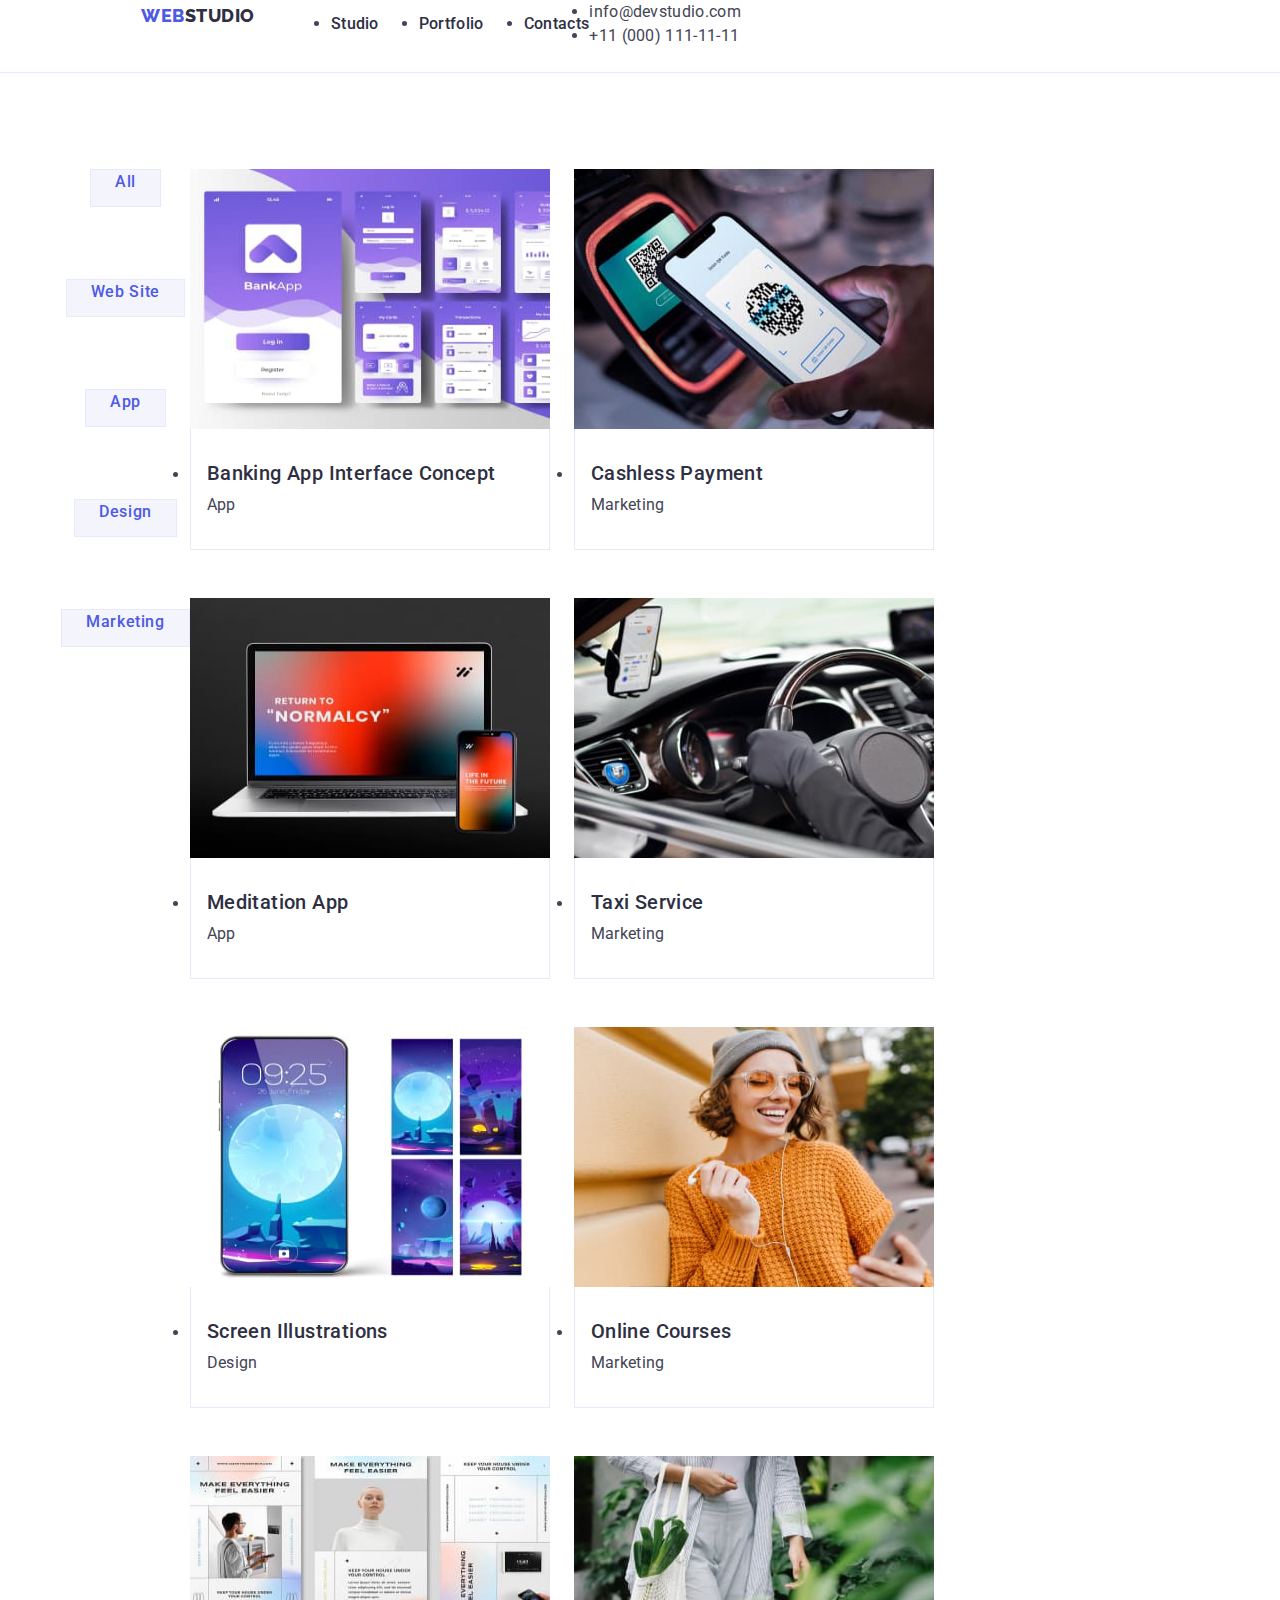
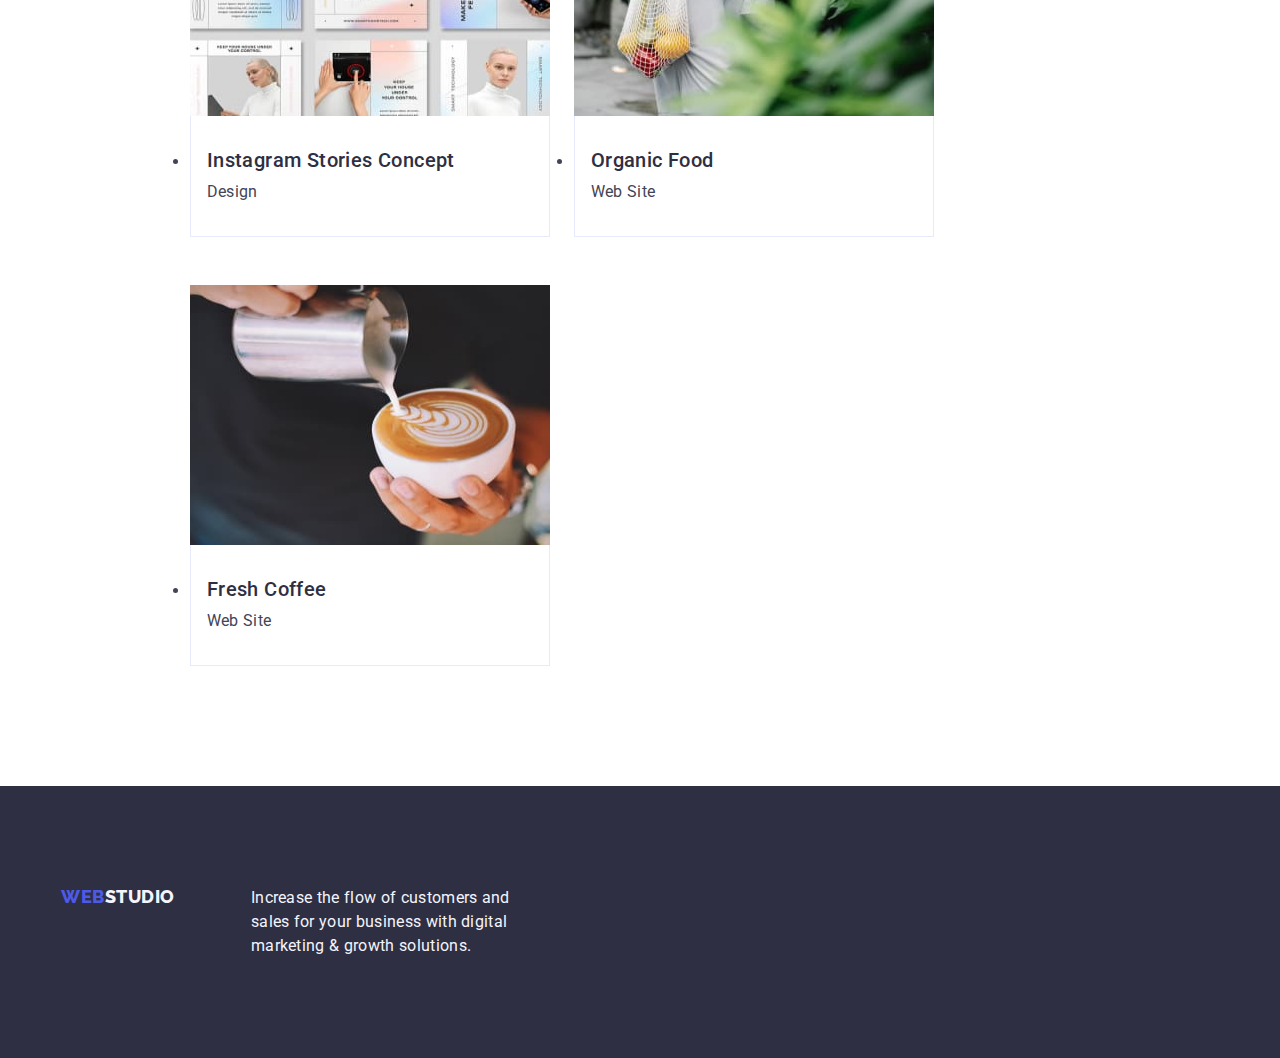
==== portfolio.html @ abd104c8 "fwe" ====
<!DOCTYPE html>
<html lang="en">
<head>
    <meta charset="UTF-8">
    <meta name="viewport" content="width=device-width, initial-scale=1.0">
    <title>Document</title>
    <link rel="stylesheet" href="./css/styles.css">
    <link rel="preconnect" href="https://fonts.googleapis.com">
    <link rel="preconnect" href="https://fonts.gstatic.com" crossorigin>
    <link href="https://fonts.googleapis.com/css2?family=Raleway:wght@800&family=Roboto:wght@400;500;700;900&display=swap" rel="stylesheet">
    <link rel="stylesheet" href="https://cdnjs.cloudflare.com/ajax/libs/modern-normalize/2.0.0/modern-normalize.min.css" integrity="sha512-4xo8blKMVCiXpTaLzQSLSw3KFOVPWhm/TRtuPVc4WG6kUgjH6J03IBuG7JZPkcWMxJ5huwaBpOpnwYElP/m6wg==" crossorigin="anonymous" referrerpolicy="no-referrer" />

</head>
<body>
    <header class="header">
        <div class="container">
        <nav class="nav">
            
            <a href="./" class="logo link">Web<span class="span">Studio</span></a>
                <ul class="list-menu">
                     <li><a class="first link" href="./index.html">Studio</a> </li>
                     <li><a class="first link" href="./portfolio.html">Portfolio</a> </li>
                     <li><a class="first link" href="">Contacts</a> </li>
                </ul>
</nav>

    <address class="address">
        <ul class="list-adress">
            <li><a class="contact link" href="mailto:info@devstudio.com">info@devstudio.com</a></li>
            <li><a class="contact link" href="tel:+110001111111">+11 (000) 111-11-11</a></li>
        </ul>
    </address>
</div>
</header>

<main>
<section class="button-section">
    <div class="container">
    <h1 class="visually-hidden">pusty</h1>


    <ul class="list-filters-button">
        <li class="list-item-button"><button class="filters-button" type="button">All</button></li>
        <li class="list-item-button"><button class="filters-button" type="button">Web Site</button></li>
        <li class="list-item-button"><button class="filters-button" type="button">App</button></li>
        <li class="list-item-button"><button class="filters-button" type="button">Design</button></li>
        <li class="list-item-button"><button class="filters-button" type="button">Marketing</button></li>
    </ul>
    

    
<ul class="list-image">
                <li><a href="" class="link">  <img src="./images/banking-app-interface-concept.jpg" width="360" height="260" alt="banking-app" />  <div class="image-div"><h2 class="title-image">Banking App Interface Concept</h2><p class="text-image">App        </p></div></a></li>
                <li><a href="" class="link">  <img src="./images/cashless-payment.jpg" width="360" height="260" alt="payment-with-phone" />        <div class="image-div"><h2 class="title-image">Cashless Payment</h2>             <p class="text-image">Marketing  </p></div></a></li>
                <li><a href="" class="link">  <img src="./images/meditation-app.jpg" width="360" height="260" alt="relaxing-app" />                <div class="image-div"><h2 class="title-image">Meditation App</h2>               <p class="text-image">App        </p></div></a></li>
                <li><a href="" class="link">  <img src="./images/taxi-service.jpg" width="360" height="260" alt="taxi-driver" />                   <div class="image-div"><h2 class="title-image">Taxi Service</h2>                 <p class="text-image">Marketing  </p></div></a></li>
                <li><a href="" class="link">  <img src="./images/screen-ilustration.jpg" width="360" height="260" alt="Phonescreen" />             <div class="image-div"><h2 class="title-image">Screen Illustrations</h2>          <p class="text-image">Design     </p></div></a></li>
                <li><a href="" class="link">  <img src="./images/online-course.jpg" width="360" height="260" alt="Women with phone" />             <div class="image-div"><h2 class="title-image">Online Courses</h2>               <p class="text-image">Marketing  </p></div></a></li>
                <li><a href="" class="link">  <img src="./images/instagram-stories.jpg" width="360" height="260" alt="Design Instagram" />         <div class="image-div"><h2 class="title-image">Instagram Stories Concept</h2>    <p class="text-image">Design     </p></div></a></li>
                <li><a href="" class="link">  <img src="./images/organic-food.jpg" width="360" height="260" alt="Healthy food" />                  <div class="image-div"><h2 class="title-image">Organic Food</h2>                 <p class="text-image">Web Site   </p></div></a></li>
                <li><a href="" class="link">  <img src="./images/fresh-coffee.jpg" width="360" height="260" alt="Makes coffee" />                  <div class="image-div"><h2 class="title-image">Fresh Coffee</h2>                 <p class="text-image">Web Site   </p></div></a></li>
 





</ul>
</div>
</section>
</main>



    <footer class="footer">
        <div class="container" >
        <a href="./" class="logo link">Web<span class="span-footer">Studio</span></a><p class="p-footer">Increase the flow of customers and sales for your business with digital marketing & growth solutions.</p>
        </div>
    </footer> 
</body>
</html>
---- css/styles.css ----
:root {
    --web-color: var(--IRIS, #4D5AE5);
    --studio-color:var(--NAVY-BLUE, #2E2F42);
    --background-body-color: var(--WHITE, #FFFFFF);
    --background-footer-color: var(--NAVY-BLUE, #2E2F42);
--f-link-color: var(--NAVY-BLUE, #2E2F42);
--contact-color: var(--SLATE, #434455);
--section-first-background-color: var(--NAVY-BLUE, #2E2F42);
--heading-three-color: var(--NAVY-BLUE, #2E2F42);
--heading-two-color: var(--NAVY-BLUE, #2E2F42);
--footer-background: var(--NAVY-BLUE, #2E2F42);
--p-footer-color: var(--CLOUD, #F4F4FD);
--filter-button-color: var(--IRIS, #4D5AE5);
--title-image-color: var(--NAVY-BLUE, #2E2F42);
--text-image-color: var(--SLATE, #434455);
--border-color: var(--CORNFLOWER, #E7E9FC)
}

* {
    margin: 0;
    padding: 0;
}

.container {
    width: 1158px;
    margin: 0 auto;
    padding: 0 15px 0 15px;
    display: flex;
}


.header {
    width: 1440px;
    height: 72px;
    flex-shrink: 0;
    border-bottom: 1px solid var(--CORNFLOWER, #E7E9FC);
background: var(--WHITE, #FFF);
}
.nav {
    display: flex;
    align-items: center;
}


body {
    font-family: 'Roboto',sans-serif;
    color: #434455;
    background-color: var(--background-body-color);

}


.logo {
    color: var(--IRIS, #4D5AE5);
font-family: "Raleway",sans-serif;
font-size: 18px;
font-style: normal;
font-weight: 800;
line-height: 1.17; /* 116.667% */
letter-spacing: 0.03em;
text-transform: uppercase;
margin-right: 76px;


}

.list-menu {
display: flex;
gap: 40px;
}

.list-address {
display: flex;
gap: 40px;
}

.link{
    text-decoration:none;
   
    margin-bottom: 16px;
    }

    


.span{
    color: var(--NAVY-BLUE, #2E2F42);
font-family: "Raleway",sans-serif;
font-size: 18px;
font-style: normal;
font-weight: 800;
line-height: 1.17; /* 116.667% */
text-transform: uppercase;
}

.list{
list-style: none;
margin: 0;
padding: 0;
}

.first{
    color: var(--NAVY-BLUE, #2E2F42);

/* Body Medium */
font-family: 'Roboto',sans-serif;
font-size: 16px;
font-style: normal;
font-weight: 500;
line-height: 1.5; /* 150% */
letter-spacing: 0.02em;
text-decoration:none; 
}


.first:hover{
   color: #404bbf
}


.first:focus{
   color: #404bbf
}





.address{
    font-style: normal
}

.contact{
    color: var(--SLATE, #434455);

/* Body */
font-family: 'Roboto',sans-serif;
font-size: 16px;
font-style: normal;
font-weight: 400;
line-height: 1.5; /* 150% */
letter-spacing: 0.02em;
}
.contact:hover {
color:#404bbf
}
.contact:focus {
color:#404bbf
}

.section-first {
    background: var(--NAVY-BLUE, #2E2F42);
    padding: 188px 0;

}

.heading-one {
    color: var(--WHITE, #FFF);
    text-align: center;
    
    /* Header 1 */
    font-family: 'Roboto';
    font-size: 56px;
    font-style: normal;
    font-weight: 700;
    line-height: 1.07; /* 107.143% */
    letter-spacing: 0.02em;
    text-align: center;
    max-width: 496px;
}

.button {
    color: var(--WHITE, #FFF);

/* Button Text */
font-family: "Roboto",sans-serif;
font-size: 16px;
font-style: normal;
font-weight: 500;
line-height: 1.5; /* 150% */
letter-spacing: 0.04em;
display: block;
min-width: 169px;
height: 56px;
border: none;
border-radius: 4px;

}
.button {
    cursor: pointer;
}
.button { 
    background-color: var(--IRIS, #4D5AE5);
}

.button:hover {
    background-color: #404BBF;
}
.button:focus {
    background-color: #404BBF;
}


.section-two {
    padding: 120px 0;

}
.list-section-two {
    display: flex;
    gap: 24px; 
}

.list-item-two {
    width: calc((100% - 72px) / 4);

}


.heading-three {
    color: var(--NAVY-BLUE, #2E2F42);

/* Header 3 */
font-family: 'Roboto',sans-serif;
font-size: 20px;
font-style: normal;
font-weight: 500;
line-height: 1.2; /* 120% */
letter-spacing: 0.02em;
margin-bottom: 8px;
text-align: center;
}

.p-one{
    color: var(--SLATE, #434455);

/* Body */
font-family: 'Roboto';
font-size: 16px;
font-style: normal;
font-weight: 400;
line-height: 1.5; /* 150% */
letter-spacing: 0.32px;
}

.paragraph {
    line-height: 1.5;
    letter-spacing: 0.02em;
}


.section-four{
    background-color: #F4F4FD;
    padding: 120px 0;

}
.section-three {
    padding-bottom: 120px;

}


.heading-two {
    color: var(--NAVY-BLUE, #2E2F42);

/* Header 2 */
font-family: 'Roboto';
font-size: 36px;
font-style: normal;
font-weight: 700;
line-height: 1.11; /* 111.111% */
letter-spacing: 0.02em;
margin-bottom: 72px;

}
.heading-two {
    text-align: center;
}
.heading-two {
    text-transform: capitalize;}

    .list-section-four {
        display: flex;
        gap: 24px;
    }

.list-section-three {
    display: flex;
    gap: 24px;
}

.list-item-three {
    width: calc((100% - 48px) / 3);
}


.list-one {
    background-color: #FFFFFF;
    width: calc((100% - 72px) / 4);
    border-radius: 0px 0px 4px 4px;

}

.name {
    padding: 32px 0px;
}

.p-two {
    color: var(--SLATE, #434455);
    text-align: center;
    
    /* Body */
    font-family: 'Roboto';
    font-size: 16px;
    font-style: normal;
    font-weight: 400;
    line-height: 1.5; /* 150% */
    letter-spacing: 0.02em;
    text-align: center;
}


.logo-footer {
    color: var(--IRIS, #4D5AE5);
font-family: "Raleway",sans-serif;
font-size: 18px;
font-style: normal;
font-weight: 800;
line-height: 1.17; /* 116.667% */
letter-spacing: 0.03em;
text-transform: uppercase;
}
.footer {
    background: var(--NAVY-BLUE, #2E2F42);
    padding: 100px 0;
}
.span-footer {
    color: #f4f4fd;
}
.p-footer {
    color: var(--CLOUD, #F4F4FD);
    max-width: 264px;

/* Body */
font-family: 'Roboto';
font-size: 16px;
font-style: normal;
font-weight: 400;
line-height: 1.5; /* 150% */
letter-spacing: 0.02em;
display: inline-block;
}

.button-section {
    padding: 96px 0 120px 0;
}

.list-item-button {
    display: flex;
    justify-content: center;
    gap: 24px;
    margin-bottom: 72px;
}



.filters-button { 
    color: var(--IRIS, #4D5AE5);
    text-align: center;
    
    /* Button Text */
    font-family: "Roboto",sans-serif;
    font-size: 16px;
    font-style: normal;
    font-weight: 500;
    line-height: 1.5; /* 150% */
    letter-spacing: 0.04em;
    background: var(--CLOUD, #F4F4FD);
    cursor: pointer;
    padding-bottom: 12px; padding-left: 24px; padding-right: 24px;
    border: 1px solid var(--CORNFLOWER, #E7E9FC);

}
.filters-button:hover{
    color: #FFFFFF;
    background-color: #404BBF;
}

.filters-button:focus{
    background-color: #404BBF;
    color: #FFFFFF;
}
.filters-button:active{
    background-color: #404BBF
}

.title-image {
    color: var(--NAVY-BLUE, #2E2F42);
    margin-bottom: 8px;

/* Header 3 */
font-family: 'Roboto';
font-size: 20px;
font-style: normal;
font-weight: 500;
line-height: 1.2; /* 120% */
letter-spacing: 0.4px;
}

.list-image {
    display: flex;
    flex-wrap: wrap;
    column-gap: 24px;
    row-gap: 48px;
 }

 .image-div {
    padding: 32px 16px;
    border: 1px solid #e7e9fc;
    border-top: none;

 }
.text-image {
    color: var(--SLATE, #434455);

/* Body */
font-family: 'Roboto';
font-size: 16px;
font-style: normal;
font-weight: 400;
line-height: 1.5; /* 150% */
letter-spacing: 0.32px;
}
img {
    display: block;
}

.visually-hidden {
    position: absolute;
  width: 1px;
  height: 1px;
  margin: -1px;
  border: 0;
  padding: 0;
  white-space: nowrap;
  clip-path: inset(100%);
  clip: rect(0 0 0 0);
  overflow: hidden;
}
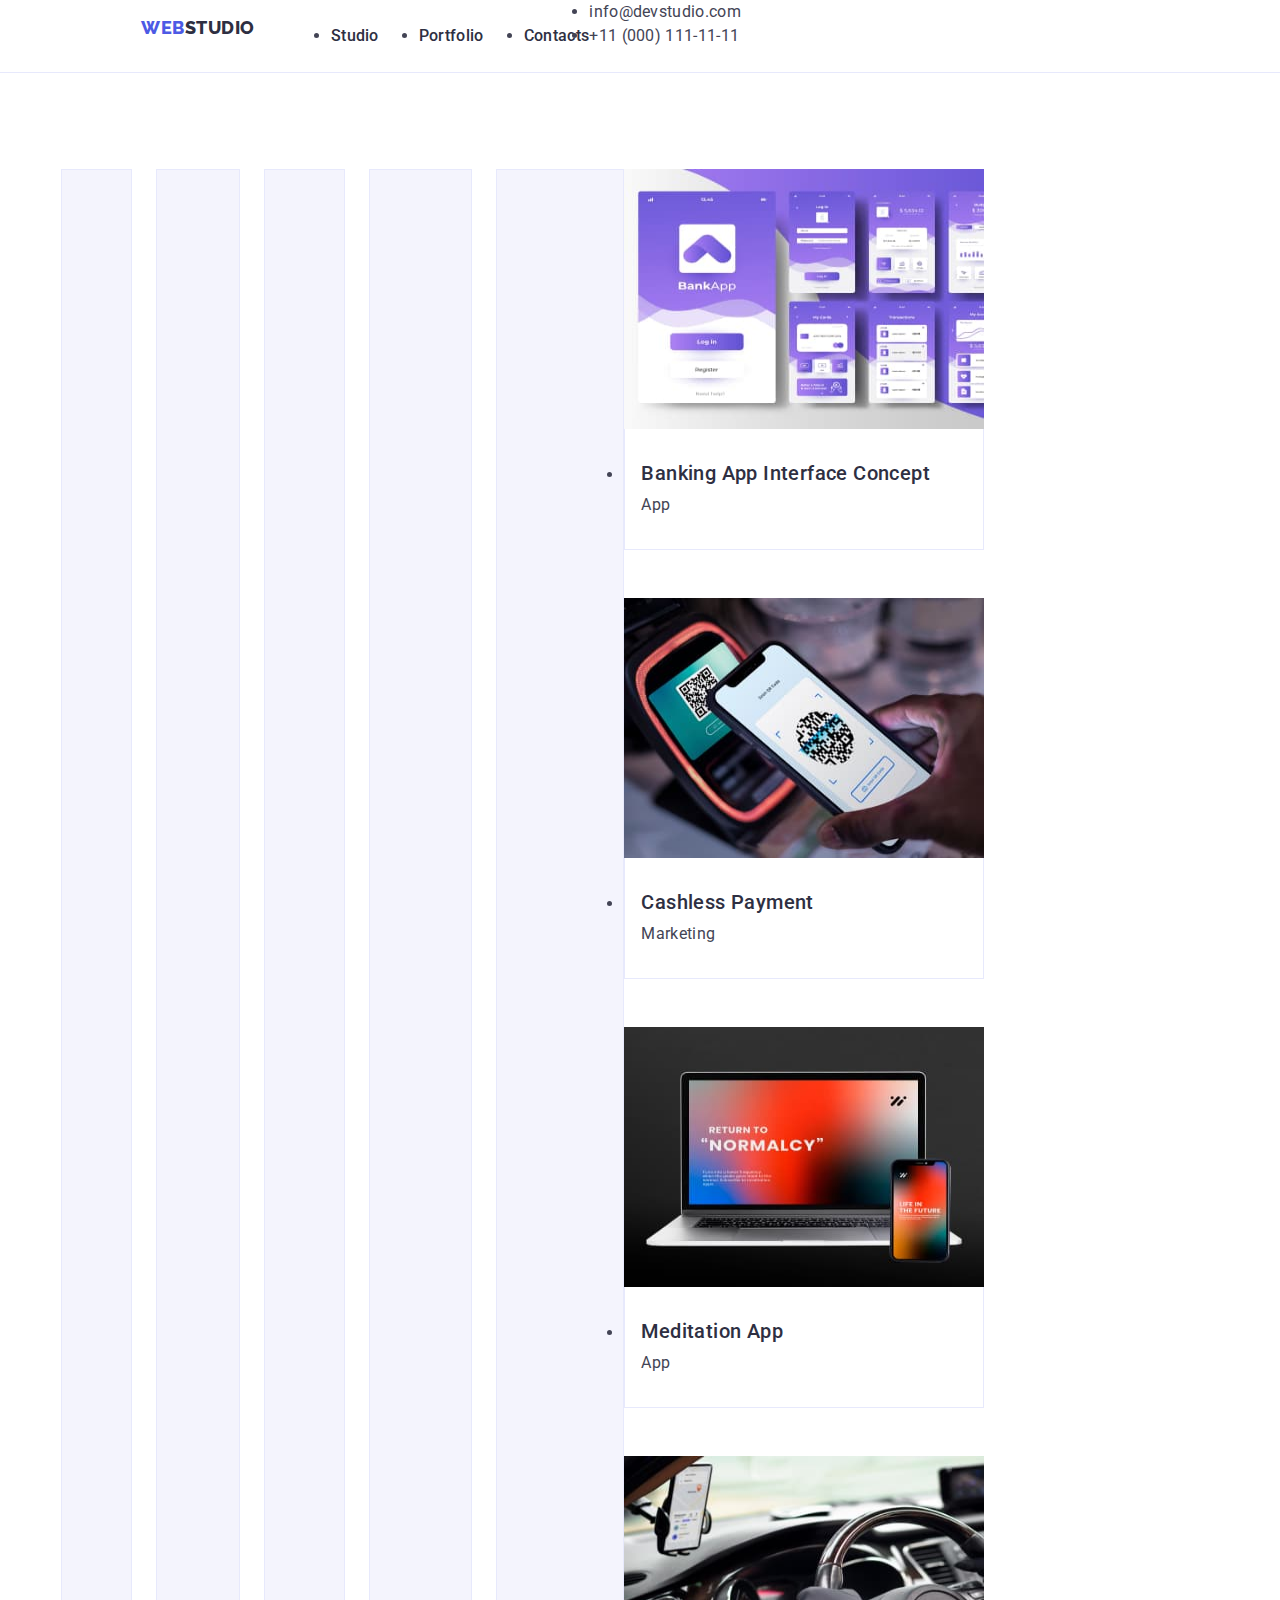
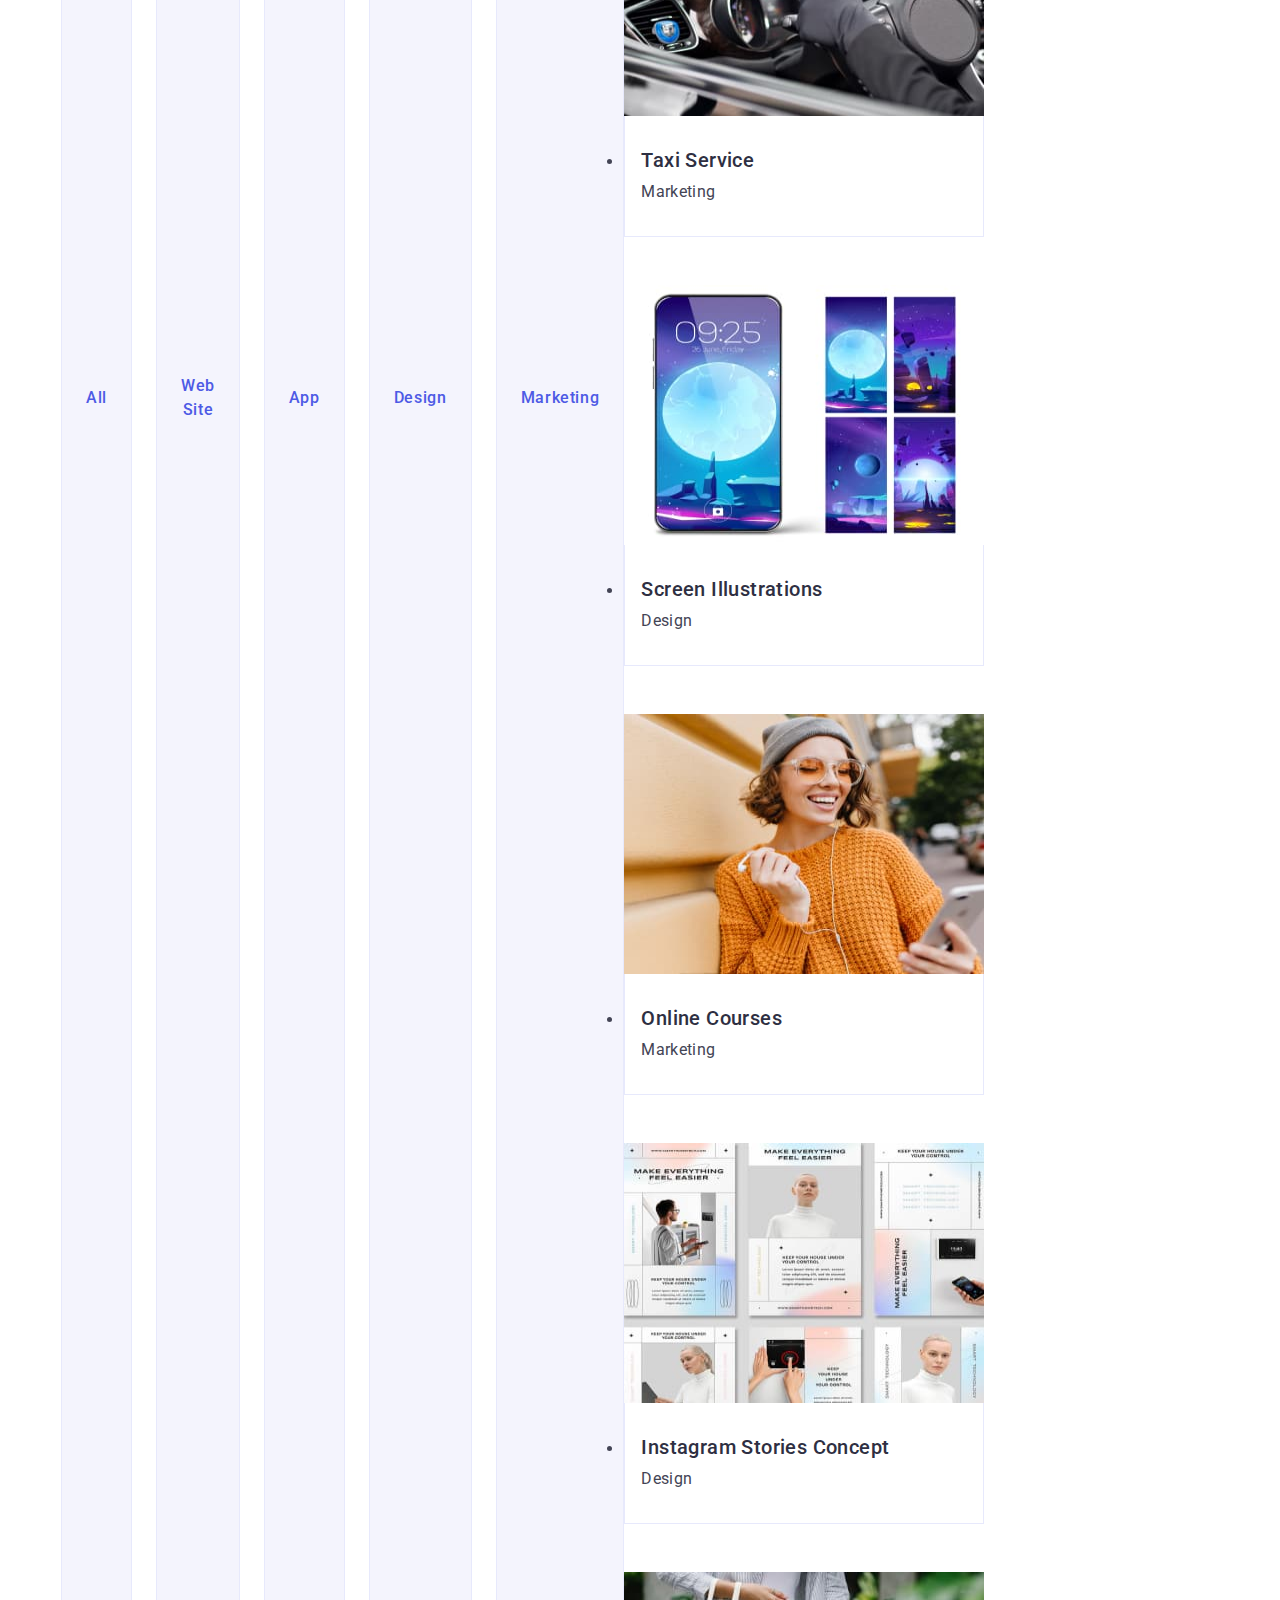
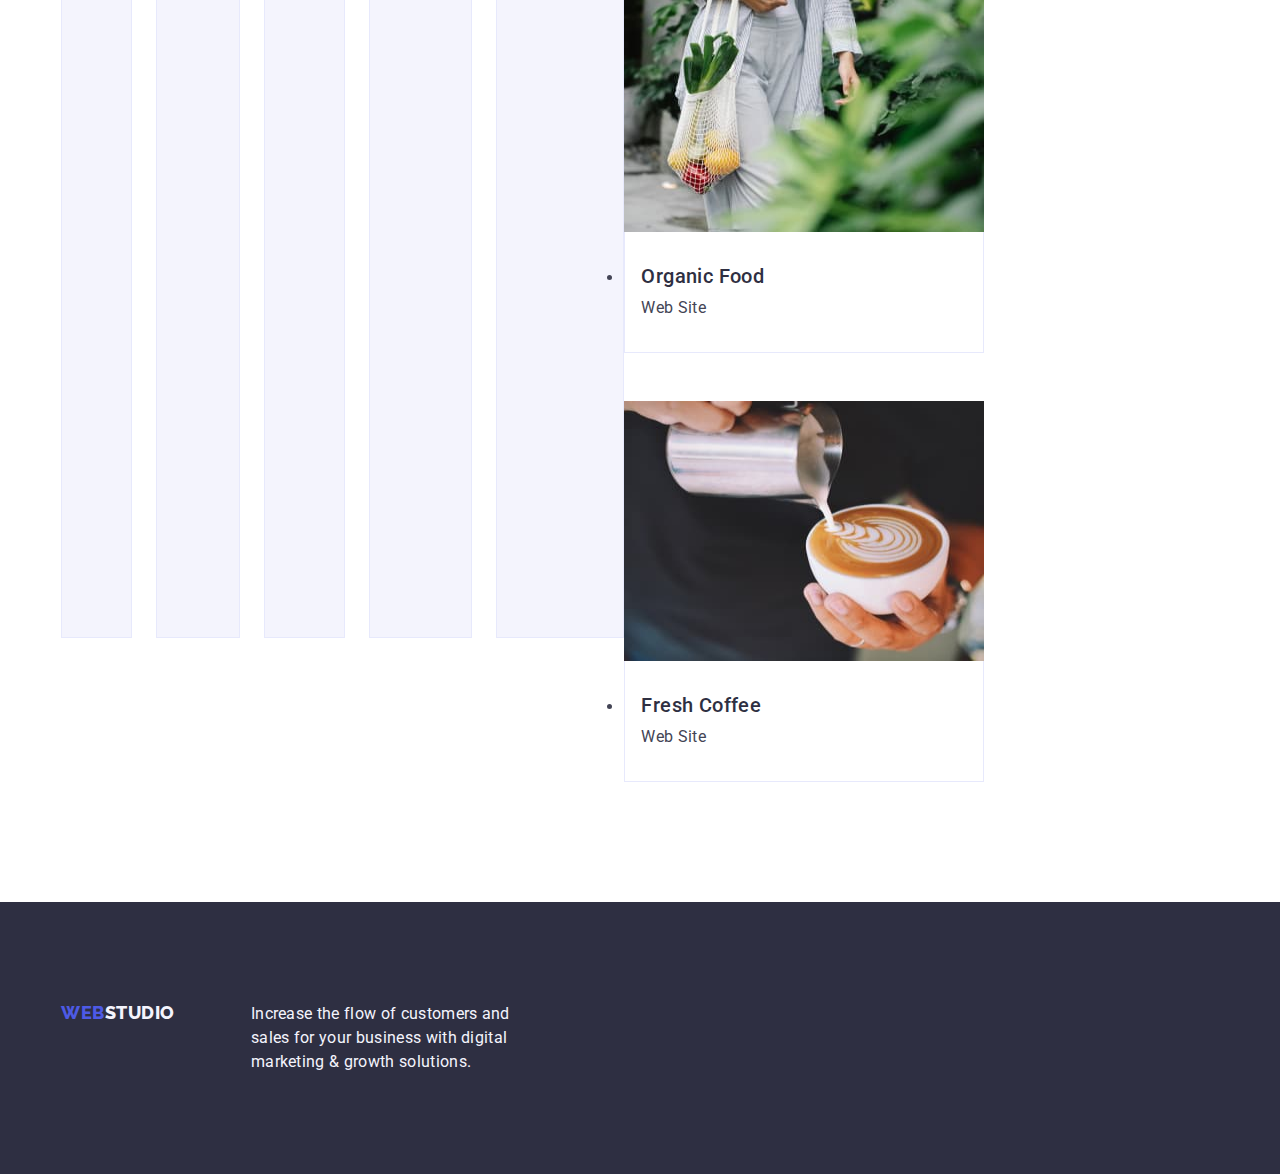
==== commit 54d17202: "dwq" ====
--- a/portfolio.html
+++ b/portfolio.html
@@ -4,11 +4,12 @@
     <meta charset="UTF-8">
     <meta name="viewport" content="width=device-width, initial-scale=1.0">
     <title>Document</title>
+    <link rel="stylesheet" href="https://cdnjs.cloudflare.com/ajax/libs/modern-normalize/2.0.0/modern-normalize.min.css" integrity="sha512-4xo8blKMVCiXpTaLzQSLSw3KFOVPWhm/TRtuPVc4WG6kUgjH6J03IBuG7JZPkcWMxJ5huwaBpOpnwYElP/m6wg==" crossorigin="anonymous" referrerpolicy="no-referrer" />
     <link rel="stylesheet" href="./css/styles.css">
     <link rel="preconnect" href="https://fonts.googleapis.com">
     <link rel="preconnect" href="https://fonts.gstatic.com" crossorigin>
     <link href="https://fonts.googleapis.com/css2?family=Raleway:wght@800&family=Roboto:wght@400;500;700;900&display=swap" rel="stylesheet">
-    <link rel="stylesheet" href="https://cdnjs.cloudflare.com/ajax/libs/modern-normalize/2.0.0/modern-normalize.min.css" integrity="sha512-4xo8blKMVCiXpTaLzQSLSw3KFOVPWhm/TRtuPVc4WG6kUgjH6J03IBuG7JZPkcWMxJ5huwaBpOpnwYElP/m6wg==" crossorigin="anonymous" referrerpolicy="no-referrer" />
+    
 
 </head>
 <body>
--- a/css/styles.css
+++ b/css/styles.css
@@ -62,11 +62,13 @@
 margin-right: 76px;
 
 
+
 }
 
 .list-menu {
 display: flex;
 gap: 40px;
+padding: 24px 0;
 }
 
 .list-address {
@@ -76,7 +78,6 @@
 
 .link{
     text-decoration:none;
-   
     margin-bottom: 16px;
     }
 
@@ -110,6 +111,7 @@
 line-height: 1.5; /* 150% */
 letter-spacing: 0.02em;
 text-decoration:none; 
+padding: 24px 0;
 }
 
 
@@ -328,6 +330,7 @@
 line-height: 1.17; /* 116.667% */
 letter-spacing: 0.03em;
 text-transform: uppercase;
+display: inline-block;
 }
 .footer {
     background: var(--NAVY-BLUE, #2E2F42);
@@ -445,4 +448,15 @@
   clip-path: inset(100%);
   clip: rect(0 0 0 0);
   overflow: hidden;
-}+}
+.link-footer {
+    display: inline-block;
+}
+
+.list-filters-button {
+    display: flex;
+    justify-content: center;
+    gap: 24px;
+    margin-bottom: 72px;
+}
+
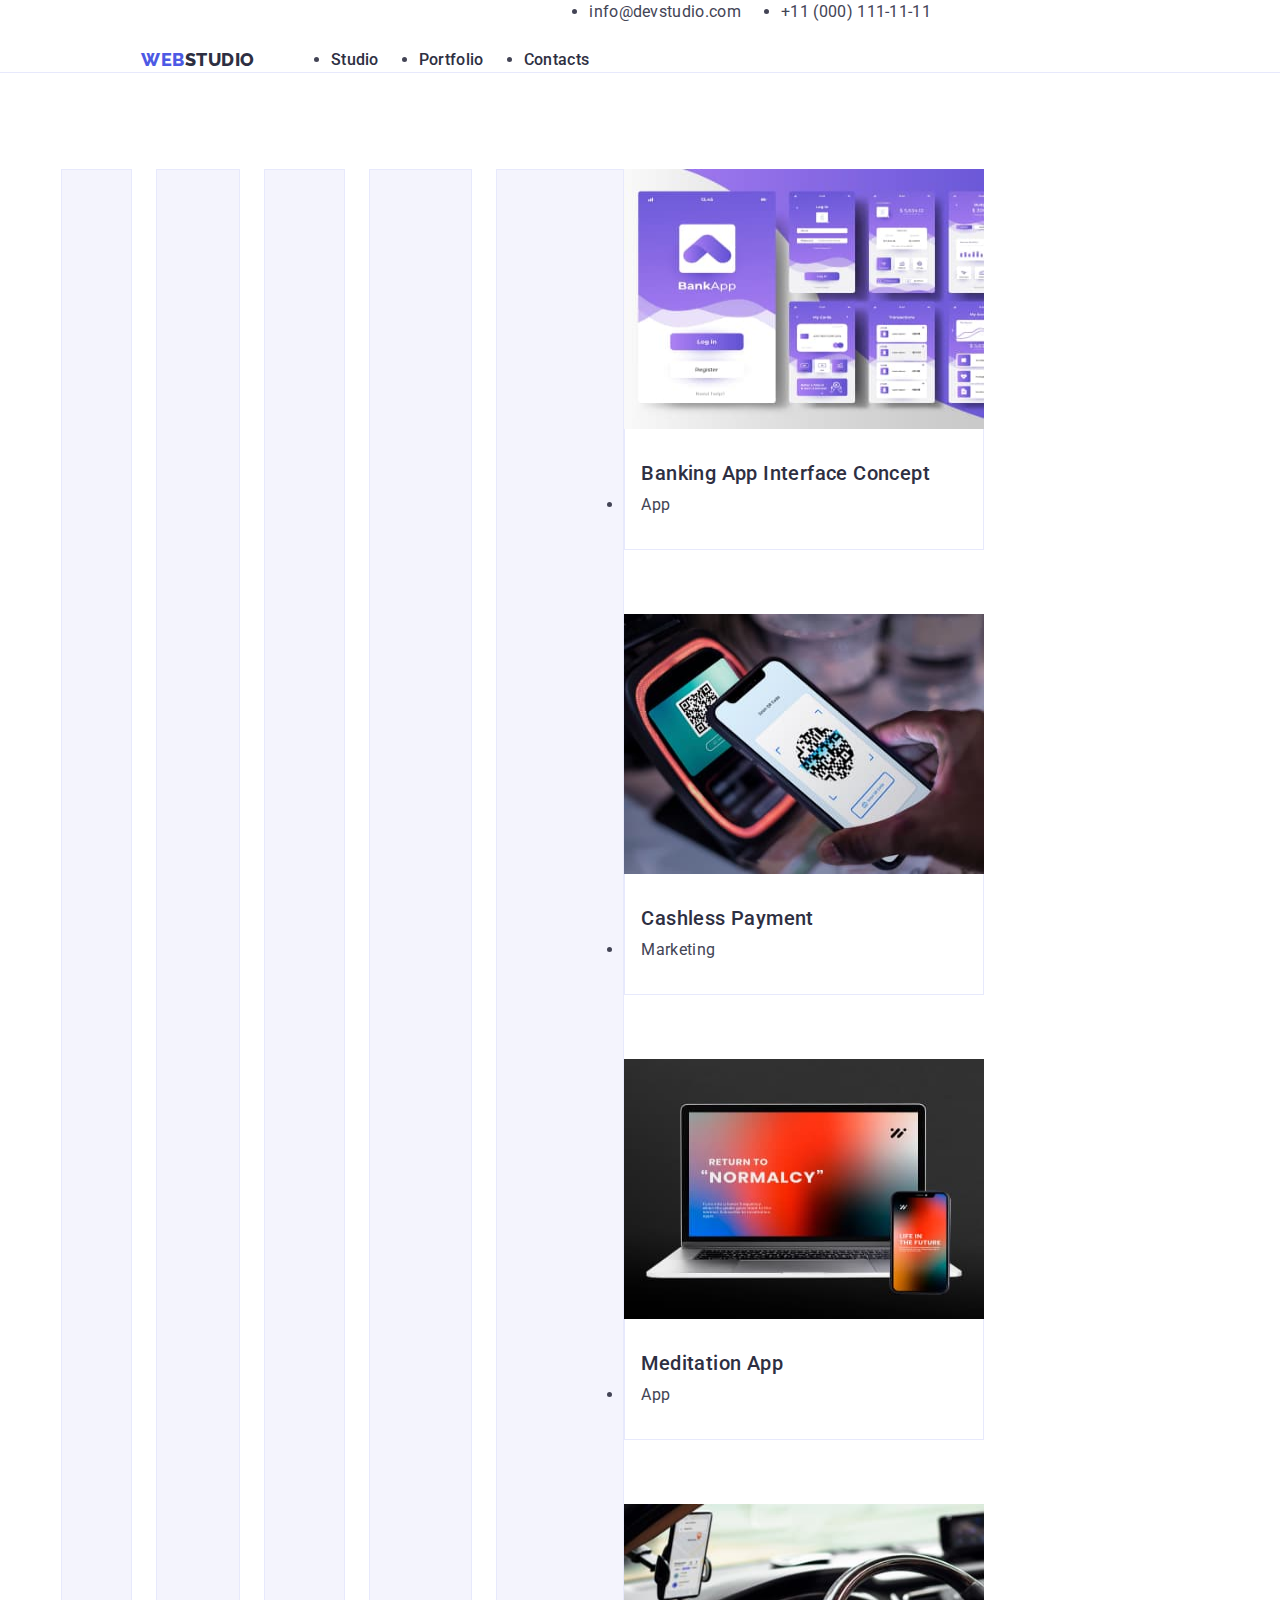
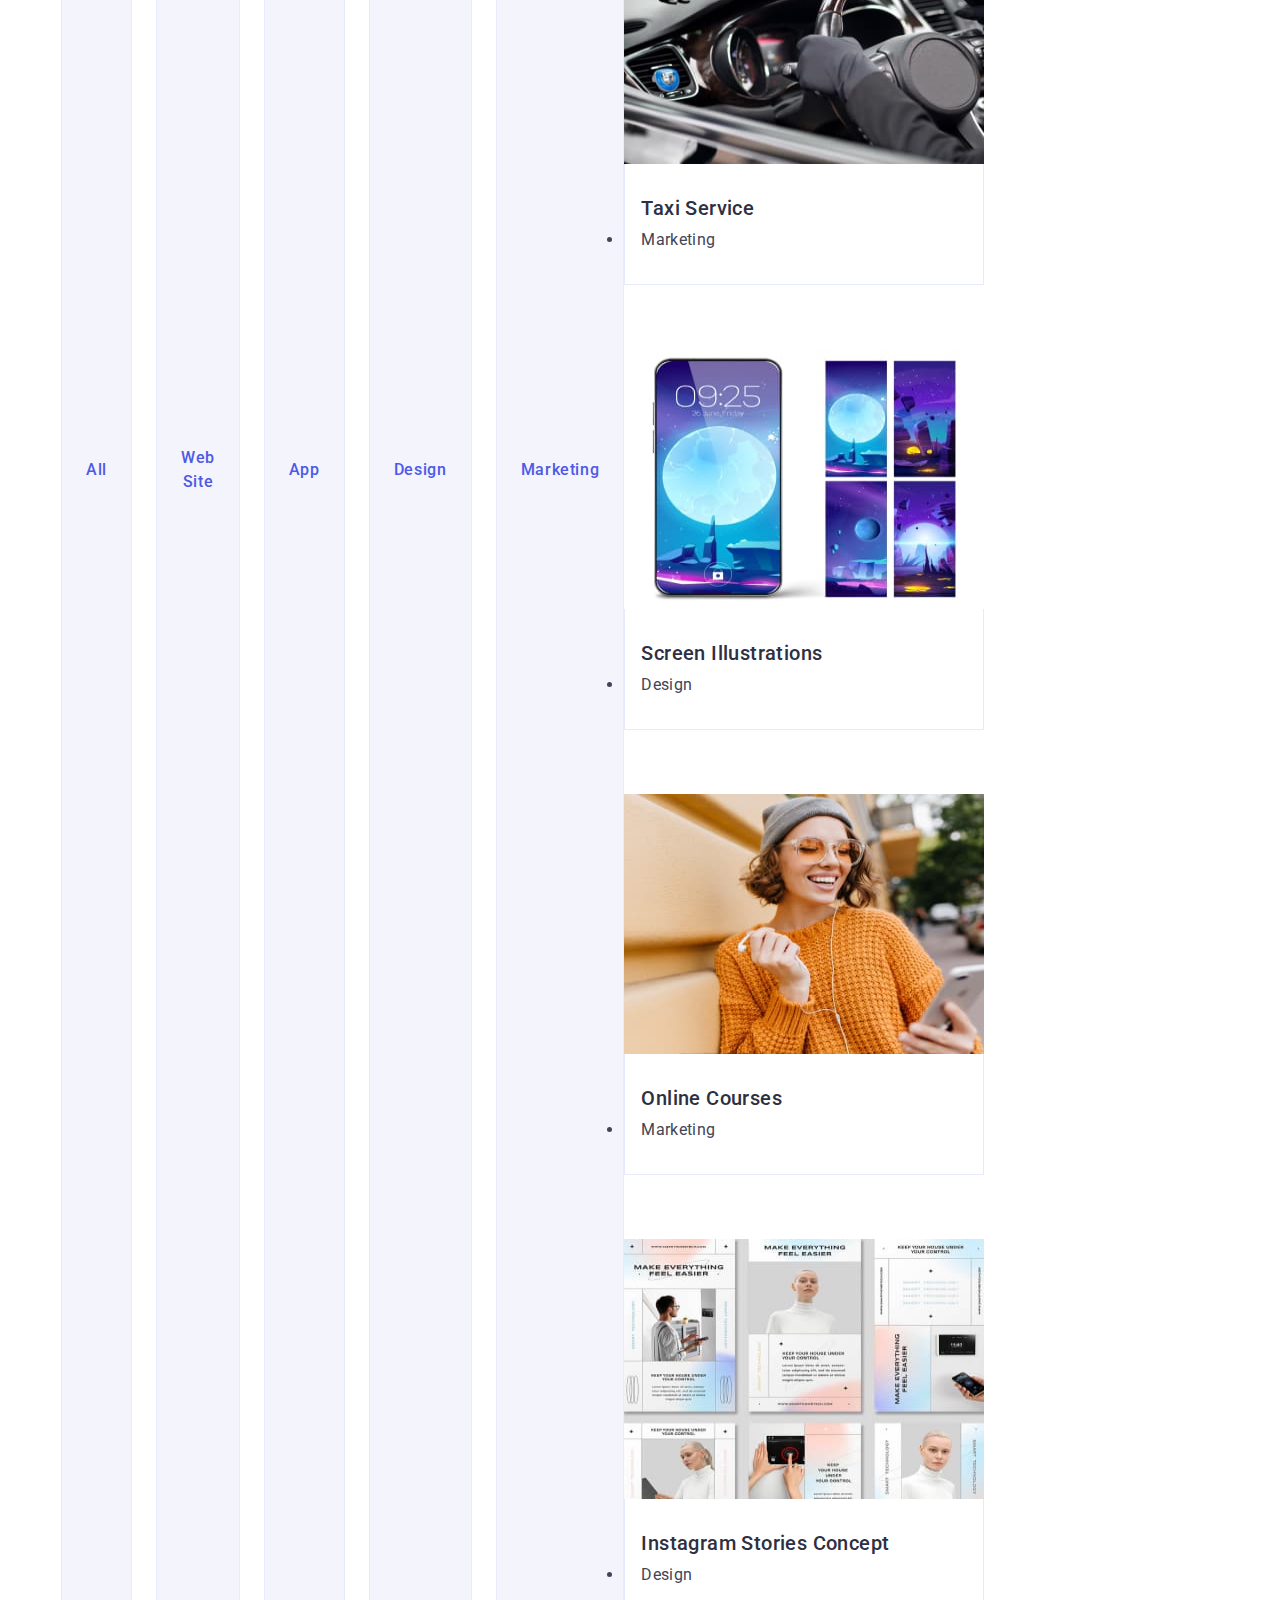
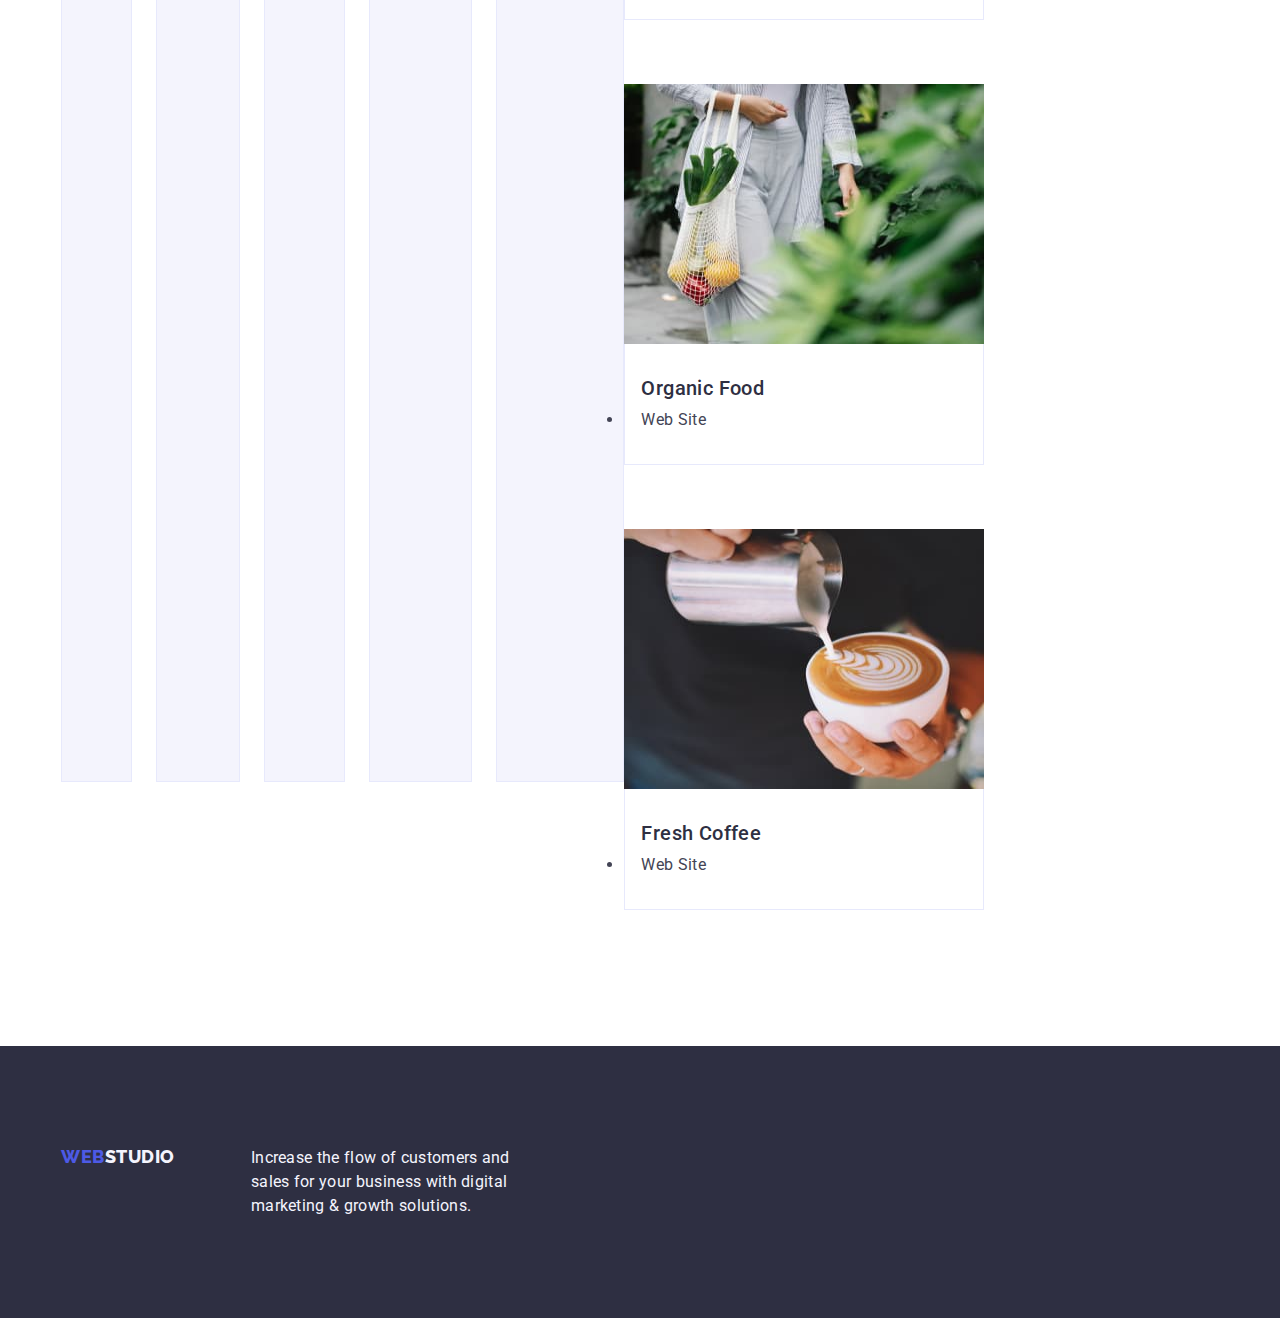
==== commit b7388349: "gera" ====
--- a/portfolio.html
+++ b/portfolio.html
@@ -26,7 +26,7 @@
 </nav>
 
     <address class="address">
-        <ul class="list-adress">
+        <ul class="list-address">
             <li><a class="contact link" href="mailto:info@devstudio.com">info@devstudio.com</a></li>
             <li><a class="contact link" href="tel:+110001111111">+11 (000) 111-11-11</a></li>
         </ul>
--- a/css/styles.css
+++ b/css/styles.css
@@ -79,6 +79,7 @@
 .link{
     text-decoration:none;
     margin-bottom: 16px;
+    display: inline-block;
     }
 
     
@@ -460,3 +461,7 @@
     margin-bottom: 72px;
 }
 
+.list-address {
+    display: flex;
+    gap: 40px;
+}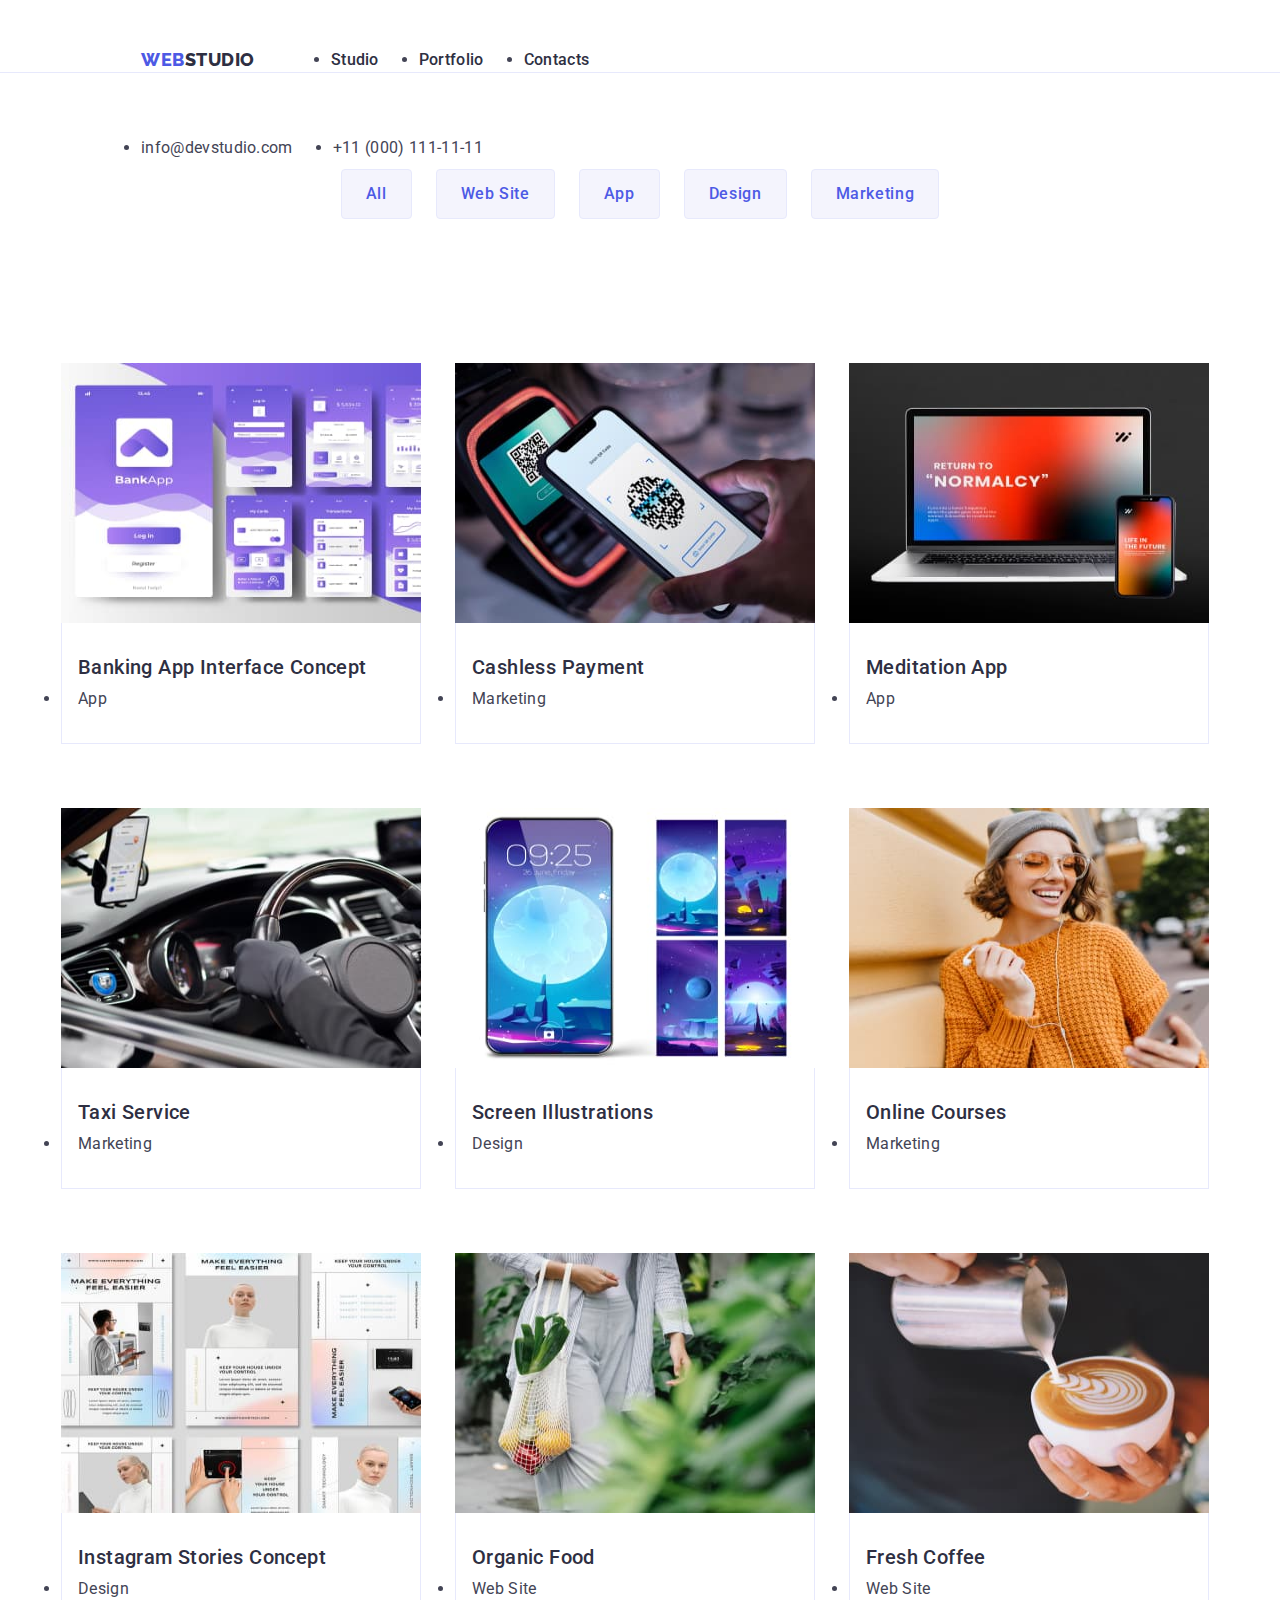
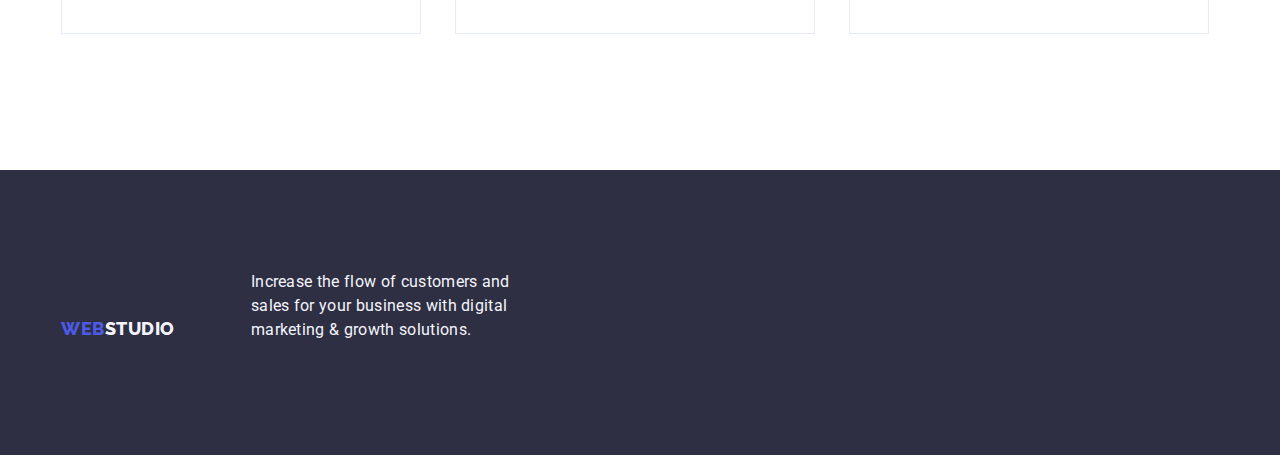
==== commit e96db12e: "wec" ====
--- a/portfolio.html
+++ b/portfolio.html
@@ -51,15 +51,15 @@
 
     
 <ul class="list-image">
-                <li><a href="" class="link">  <img src="./images/banking-app-interface-concept.jpg" width="360" height="260" alt="banking-app" />  <div class="image-div"><h2 class="title-image">Banking App Interface Concept</h2><p class="text-image">App        </p></div></a></li>
-                <li><a href="" class="link">  <img src="./images/cashless-payment.jpg" width="360" height="260" alt="payment-with-phone" />        <div class="image-div"><h2 class="title-image">Cashless Payment</h2>             <p class="text-image">Marketing  </p></div></a></li>
-                <li><a href="" class="link">  <img src="./images/meditation-app.jpg" width="360" height="260" alt="relaxing-app" />                <div class="image-div"><h2 class="title-image">Meditation App</h2>               <p class="text-image">App        </p></div></a></li>
-                <li><a href="" class="link">  <img src="./images/taxi-service.jpg" width="360" height="260" alt="taxi-driver" />                   <div class="image-div"><h2 class="title-image">Taxi Service</h2>                 <p class="text-image">Marketing  </p></div></a></li>
-                <li><a href="" class="link">  <img src="./images/screen-ilustration.jpg" width="360" height="260" alt="Phonescreen" />             <div class="image-div"><h2 class="title-image">Screen Illustrations</h2>          <p class="text-image">Design     </p></div></a></li>
-                <li><a href="" class="link">  <img src="./images/online-course.jpg" width="360" height="260" alt="Women with phone" />             <div class="image-div"><h2 class="title-image">Online Courses</h2>               <p class="text-image">Marketing  </p></div></a></li>
-                <li><a href="" class="link">  <img src="./images/instagram-stories.jpg" width="360" height="260" alt="Design Instagram" />         <div class="image-div"><h2 class="title-image">Instagram Stories Concept</h2>    <p class="text-image">Design     </p></div></a></li>
-                <li><a href="" class="link">  <img src="./images/organic-food.jpg" width="360" height="260" alt="Healthy food" />                  <div class="image-div"><h2 class="title-image">Organic Food</h2>                 <p class="text-image">Web Site   </p></div></a></li>
-                <li><a href="" class="link">  <img src="./images/fresh-coffee.jpg" width="360" height="260" alt="Makes coffee" />                  <div class="image-div"><h2 class="title-image">Fresh Coffee</h2>                 <p class="text-image">Web Site   </p></div></a></li>
+                <li class="list-work"><a href="" class="link">  <img src="./images/banking-app-interface-concept.jpg" width="360" height="260" alt="banking-app" />  <div class="image-div"><h2 class="title-image">Banking App Interface Concept</h2><p class="text-image">App        </p></div></a></li>
+                <li class="list-work"><a href="" class="link">  <img src="./images/cashless-payment.jpg" width="360" height="260" alt="payment-with-phone" />        <div class="image-div"><h2 class="title-image">Cashless Payment</h2>             <p class="text-image">Marketing  </p></div></a></li>
+                <li class="list-work"><a href="" class="link">  <img src="./images/meditation-app.jpg" width="360" height="260" alt="relaxing-app" />                <div class="image-div"><h2 class="title-image">Meditation App</h2>               <p class="text-image">App        </p></div></a></li>
+                <li class="list-work"><a href="" class="link">  <img src="./images/taxi-service.jpg" width="360" height="260" alt="taxi-driver" />                   <div class="image-div"><h2 class="title-image">Taxi Service</h2>                 <p class="text-image">Marketing  </p></div></a></li>
+                <li class="list-work"><a href="" class="link">  <img src="./images/screen-ilustration.jpg" width="360" height="260" alt="Phonescreen" />             <div class="image-div"><h2 class="title-image">Screen Illustrations</h2>          <p class="text-image">Design     </p></div></a></li>
+                <li class="list-work"><a href="" class="link">  <img src="./images/online-course.jpg" width="360" height="260" alt="Women with phone" />             <div class="image-div"><h2 class="title-image">Online Courses</h2>               <p class="text-image">Marketing  </p></div></a></li>
+                <li class="list-work"><a href="" class="link">  <img src="./images/instagram-stories.jpg" width="360" height="260" alt="Design Instagram" />         <div class="image-div"><h2 class="title-image">Instagram Stories Concept</h2>    <p class="text-image">Design     </p></div></a></li>
+                <li class="list-work"><a href="" class="link">  <img src="./images/organic-food.jpg" width="360" height="260" alt="Healthy food" />                  <div class="image-div"><h2 class="title-image">Organic Food</h2>                 <p class="text-image">Web Site   </p></div></a></li>
+                <li class="list-work"><a href="" class="link">  <img src="./images/fresh-coffee.jpg" width="360" height="260" alt="Makes coffee" />                  <div class="image-div"><h2 class="title-image">Fresh Coffee</h2>                 <p class="text-image">Web Site   </p></div></a></li>
  
 
 
--- a/css/styles.css
+++ b/css/styles.css
@@ -25,7 +25,7 @@
     width: 1158px;
     margin: 0 auto;
     padding: 0 15px 0 15px;
-    display: flex;
+   
 }
 
 
@@ -380,18 +380,21 @@
     letter-spacing: 0.04em;
     background: var(--CLOUD, #F4F4FD);
     cursor: pointer;
-    padding-bottom: 12px; padding-left: 24px; padding-right: 24px;
+    padding:12px 24px;
     border: 1px solid var(--CORNFLOWER, #E7E9FC);
+    border-radius: 4px;
 
 }
 .filters-button:hover{
     color: #FFFFFF;
     background-color: #404BBF;
+    border: 1px solid transparent;
 }
 
 .filters-button:focus{
     background-color: #404BBF;
     color: #FFFFFF;
+    border: 1px solid transparent;
 }
 .filters-button:active{
     background-color: #404BBF
@@ -464,4 +467,8 @@
 .list-address {
     display: flex;
     gap: 40px;
+}
+
+.list-work {
+    width: calc((100% - 48px) / 3);
 }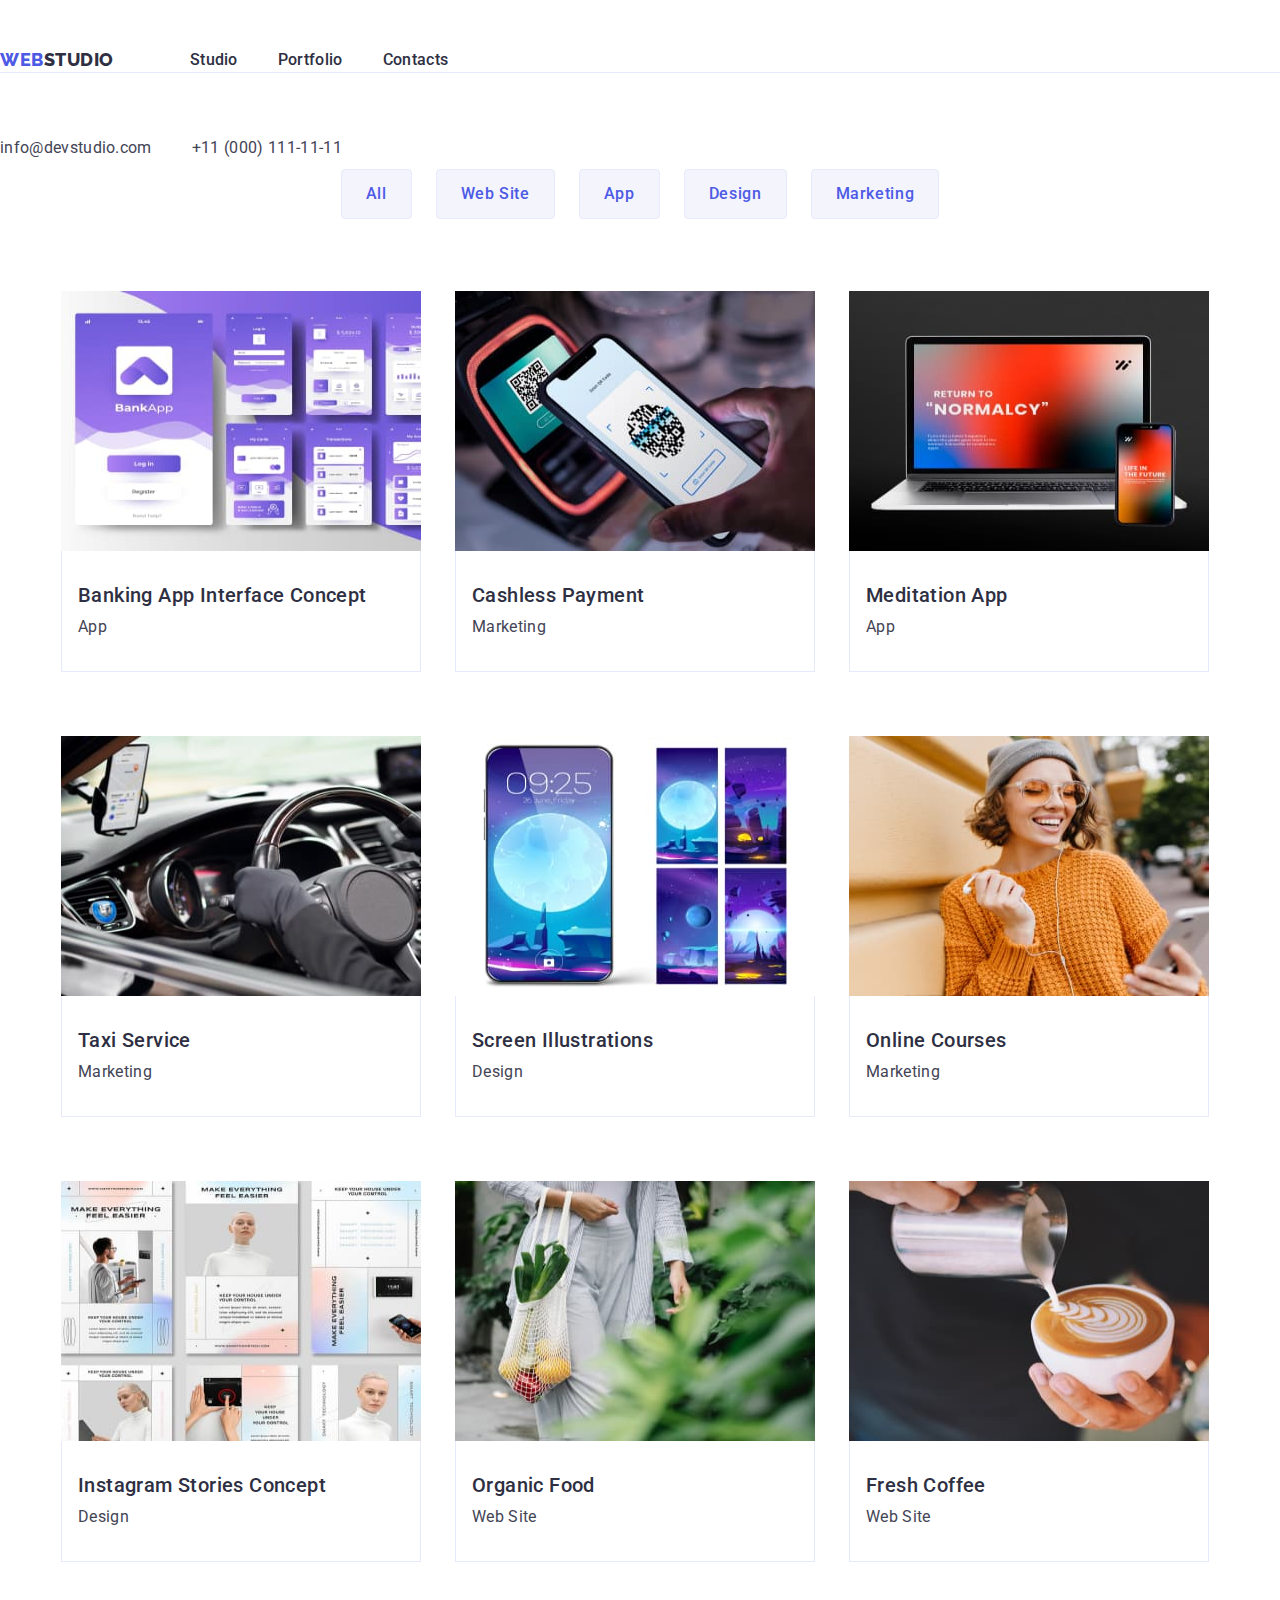
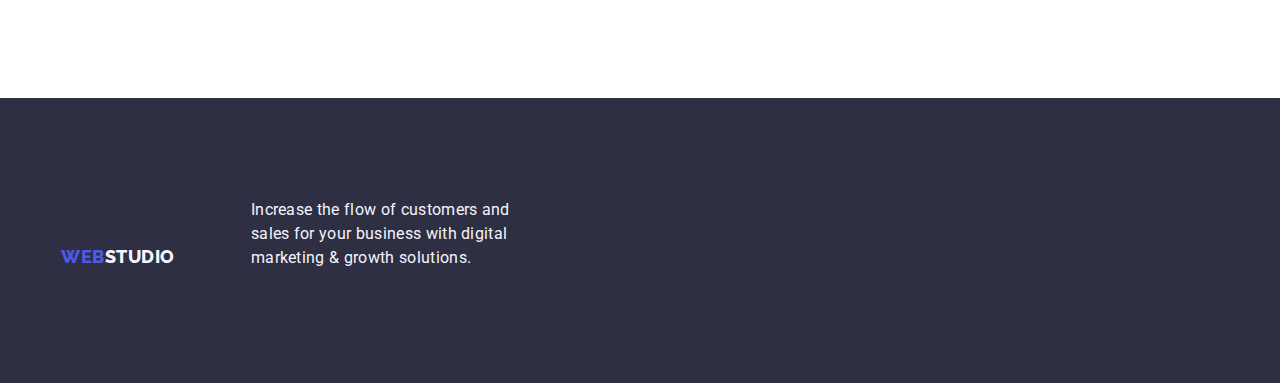
==== commit 08657adb: "push" ====
--- a/portfolio.html
+++ b/portfolio.html
@@ -14,7 +14,7 @@
 </head>
 <body>
     <header class="header">
-        <div class="container">
+        <div class="container-header">
         <nav class="nav">
             
             <a href="./" class="logo link">Web<span class="span">Studio</span></a>
--- a/css/styles.css
+++ b/css/styles.css
@@ -27,7 +27,9 @@
     padding: 0 15px 0 15px;
    
 }
-
+.conteiner-header {
+    display:flex;
+}
 
 .header {
     width: 1440px;
@@ -69,11 +71,13 @@
 display: flex;
 gap: 40px;
 padding: 24px 0;
+list-style: none;
 }
 
 .list-address {
 display: flex;
 gap: 40px;
+list-style: none;
 }
 
 .link{
@@ -99,6 +103,7 @@
 list-style: none;
 margin: 0;
 padding: 0;
+list-style: none;
 }
 
 .first{
@@ -211,10 +216,12 @@
 .list-section-two {
     display: flex;
     gap: 24px; 
+    list-style: none;
 }
 
 .list-item-two {
     width: calc((100% - 72px) / 4);
+    list-style: none;
 
 }
 
@@ -289,10 +296,12 @@
 .list-section-three {
     display: flex;
     gap: 24px;
+    list-style: none;
 }
 
 .list-item-three {
     width: calc((100% - 48px) / 3);
+    list-style: none;
 }
 
 
@@ -300,7 +309,7 @@
     background-color: #FFFFFF;
     width: calc((100% - 72px) / 4);
     border-radius: 0px 0px 4px 4px;
-
+    list-style: none;
 }
 
 .name {
@@ -362,7 +371,8 @@
     display: flex;
     justify-content: center;
     gap: 24px;
-    margin-bottom: 72px;
+    
+    list-style: none;
 }
 
 
@@ -418,6 +428,7 @@
     flex-wrap: wrap;
     column-gap: 24px;
     row-gap: 48px;
+    list-style: none;
  }
 
  .image-div {
@@ -462,13 +473,16 @@
     justify-content: center;
     gap: 24px;
     margin-bottom: 72px;
+    list-style: none;
 }
 
 .list-address {
     display: flex;
     gap: 40px;
+    list-style: none;
 }
 
 .list-work {
     width: calc((100% - 48px) / 3);
+    list-style: none;
 }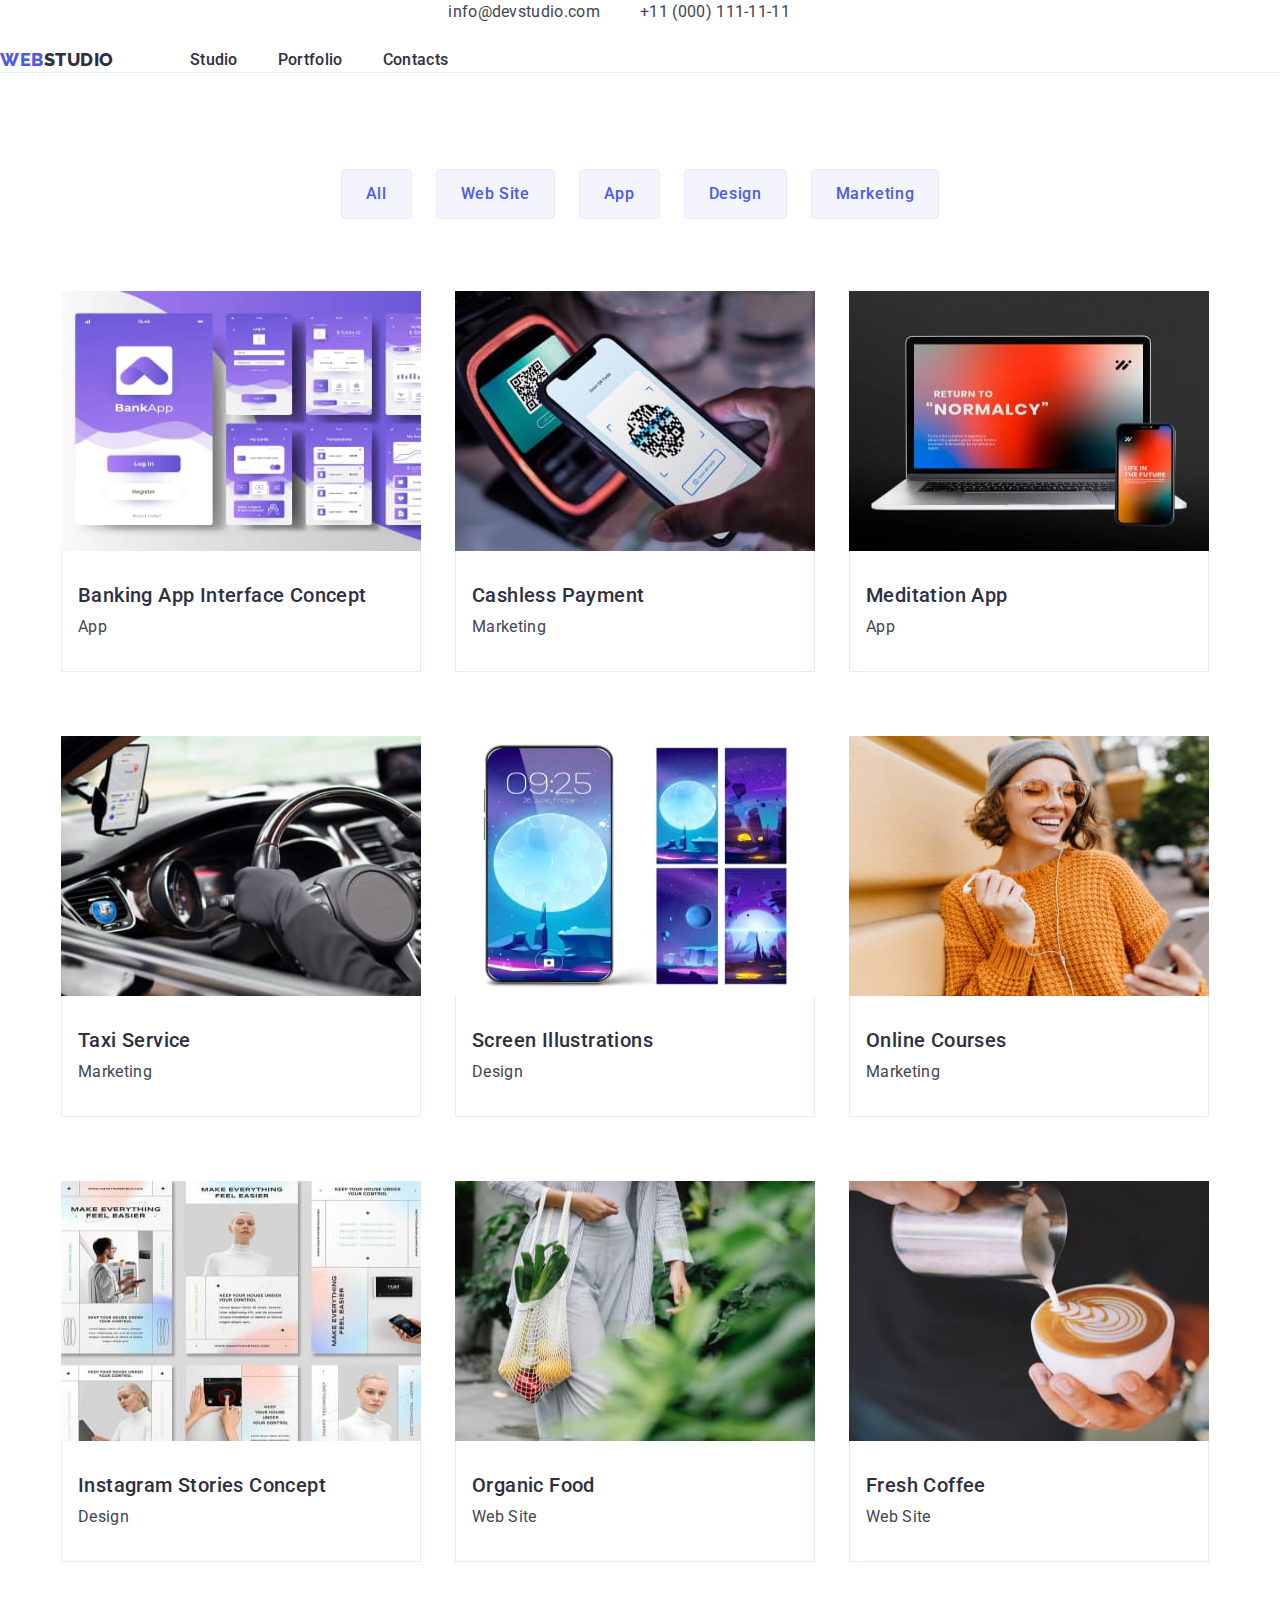
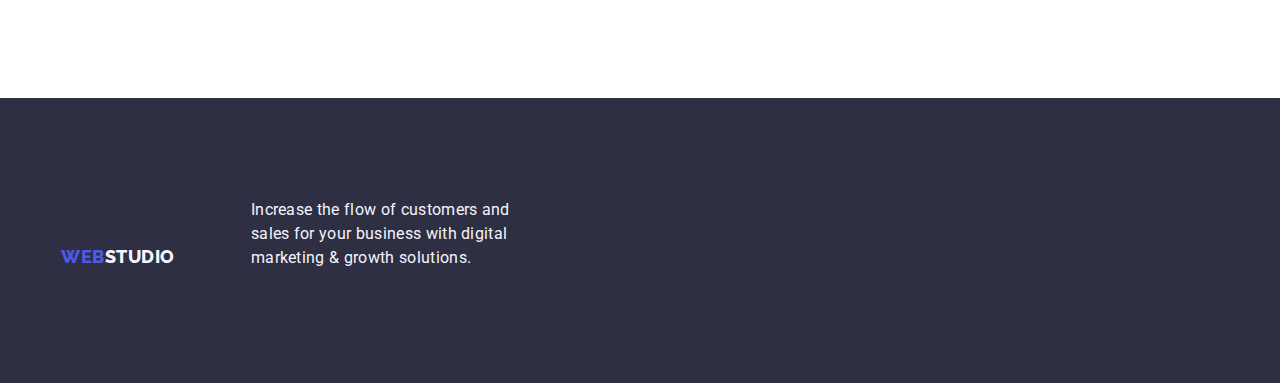
==== commit 1320bf06: "Update portfolio.html" ====
--- a/portfolio.html
+++ b/portfolio.html
@@ -14,7 +14,7 @@
 </head>
 <body>
     <header class="header">
-        <div class="container-header">
+        <div class="conheader">
         <nav class="nav">
             
             <a href="./" class="logo link">Web<span class="span">Studio</span></a>
--- a/css/styles.css
+++ b/css/styles.css
@@ -27,8 +27,8 @@
     padding: 0 15px 0 15px;
    
 }
-.conteiner-header {
-    display:flex;
+.conheader {
+    display: flex;
 }
 
 .header {
@@ -371,7 +371,6 @@
     display: flex;
     justify-content: center;
     gap: 24px;
-    
     list-style: none;
 }
 
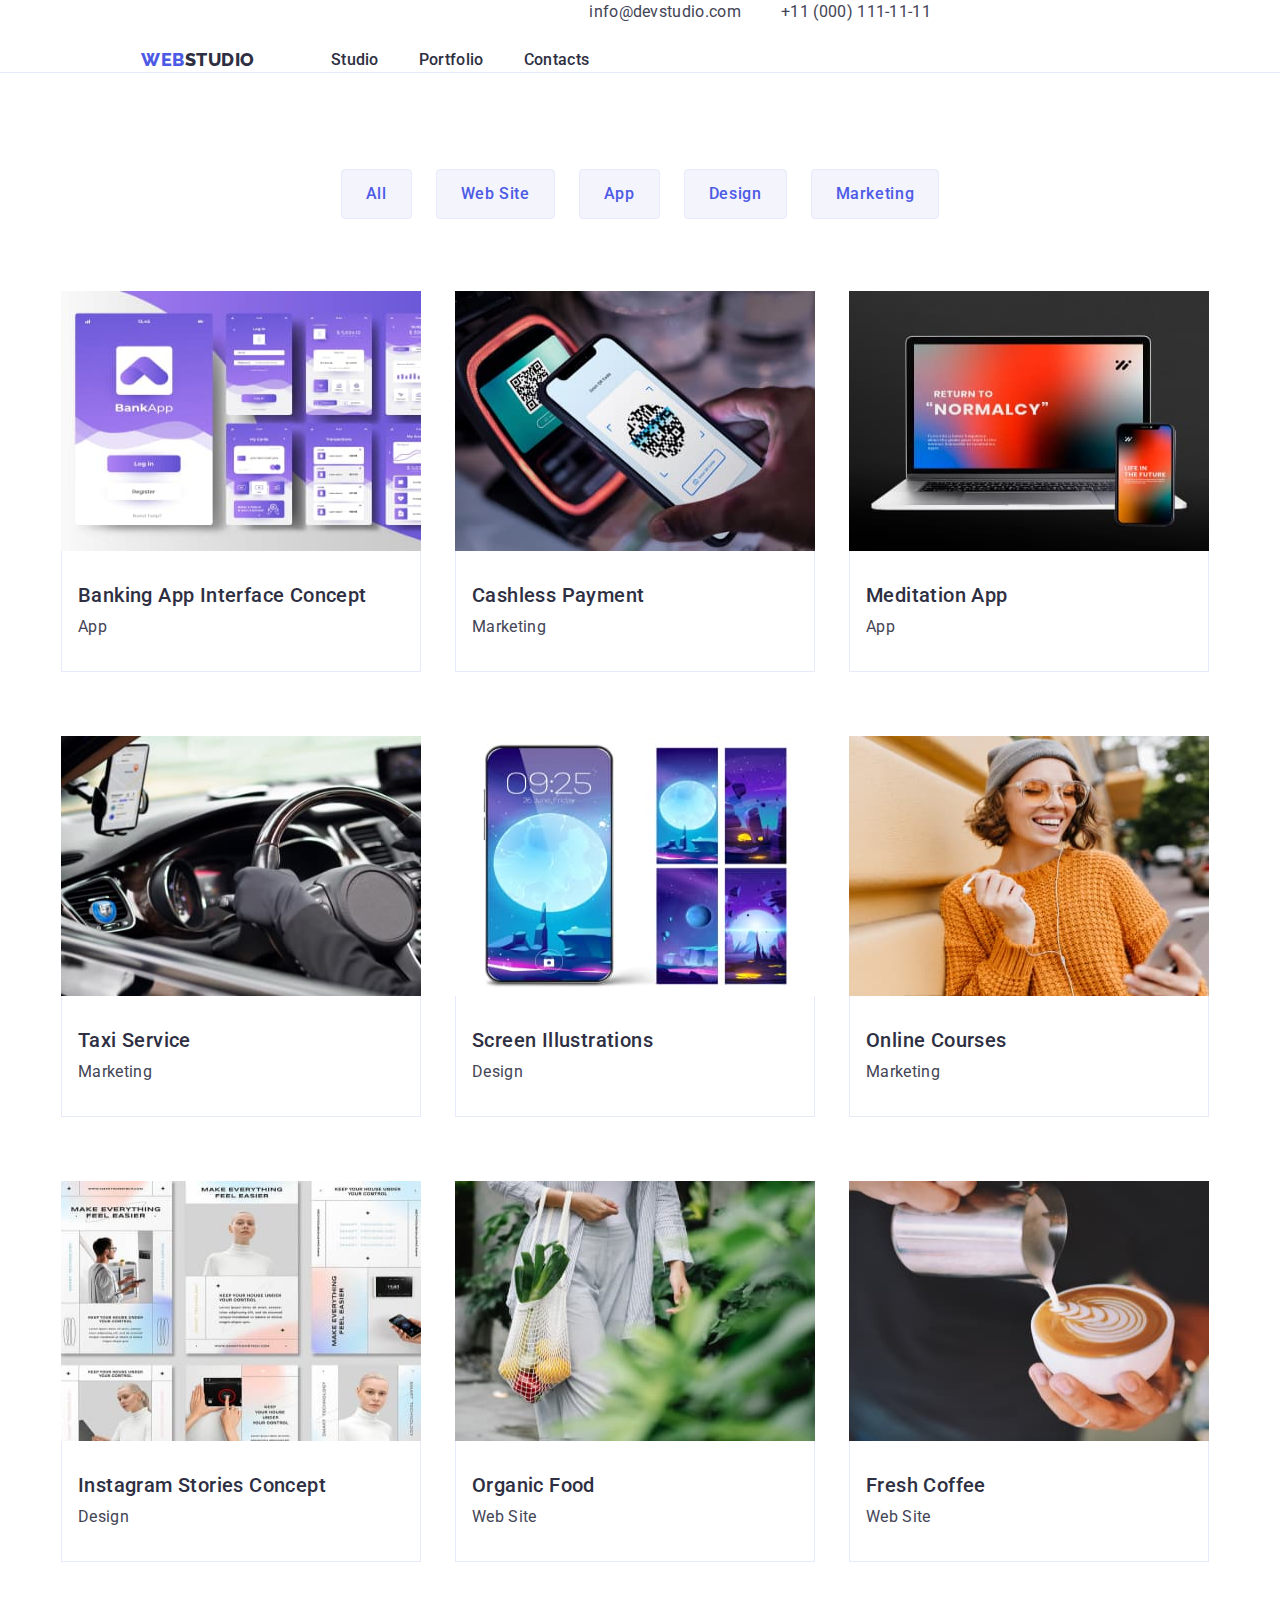
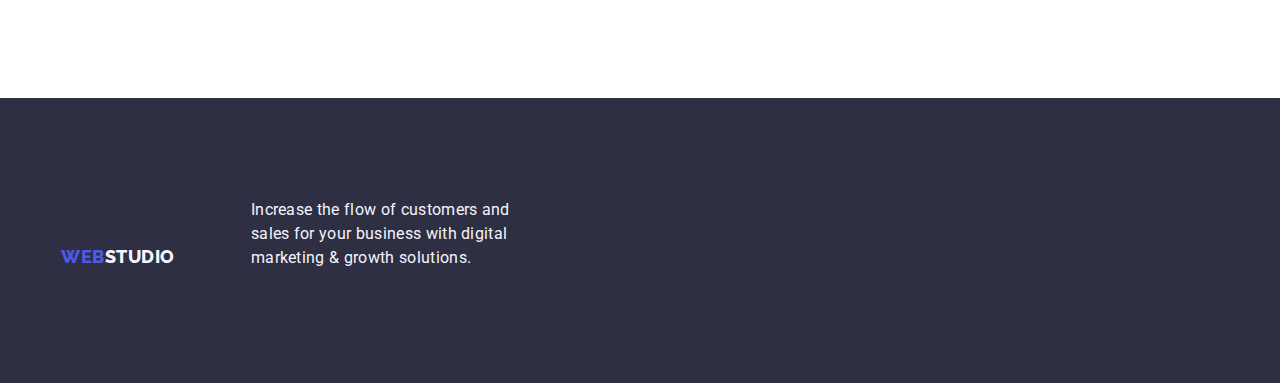
==== commit e6a50a16: "u56" ====
--- a/portfolio.html
+++ b/portfolio.html
@@ -14,7 +14,7 @@
 </head>
 <body>
     <header class="header">
-        <div class="conheader">
+        <div class="conheader container">
         <nav class="nav">
             
             <a href="./" class="logo link">Web<span class="span">Studio</span></a>
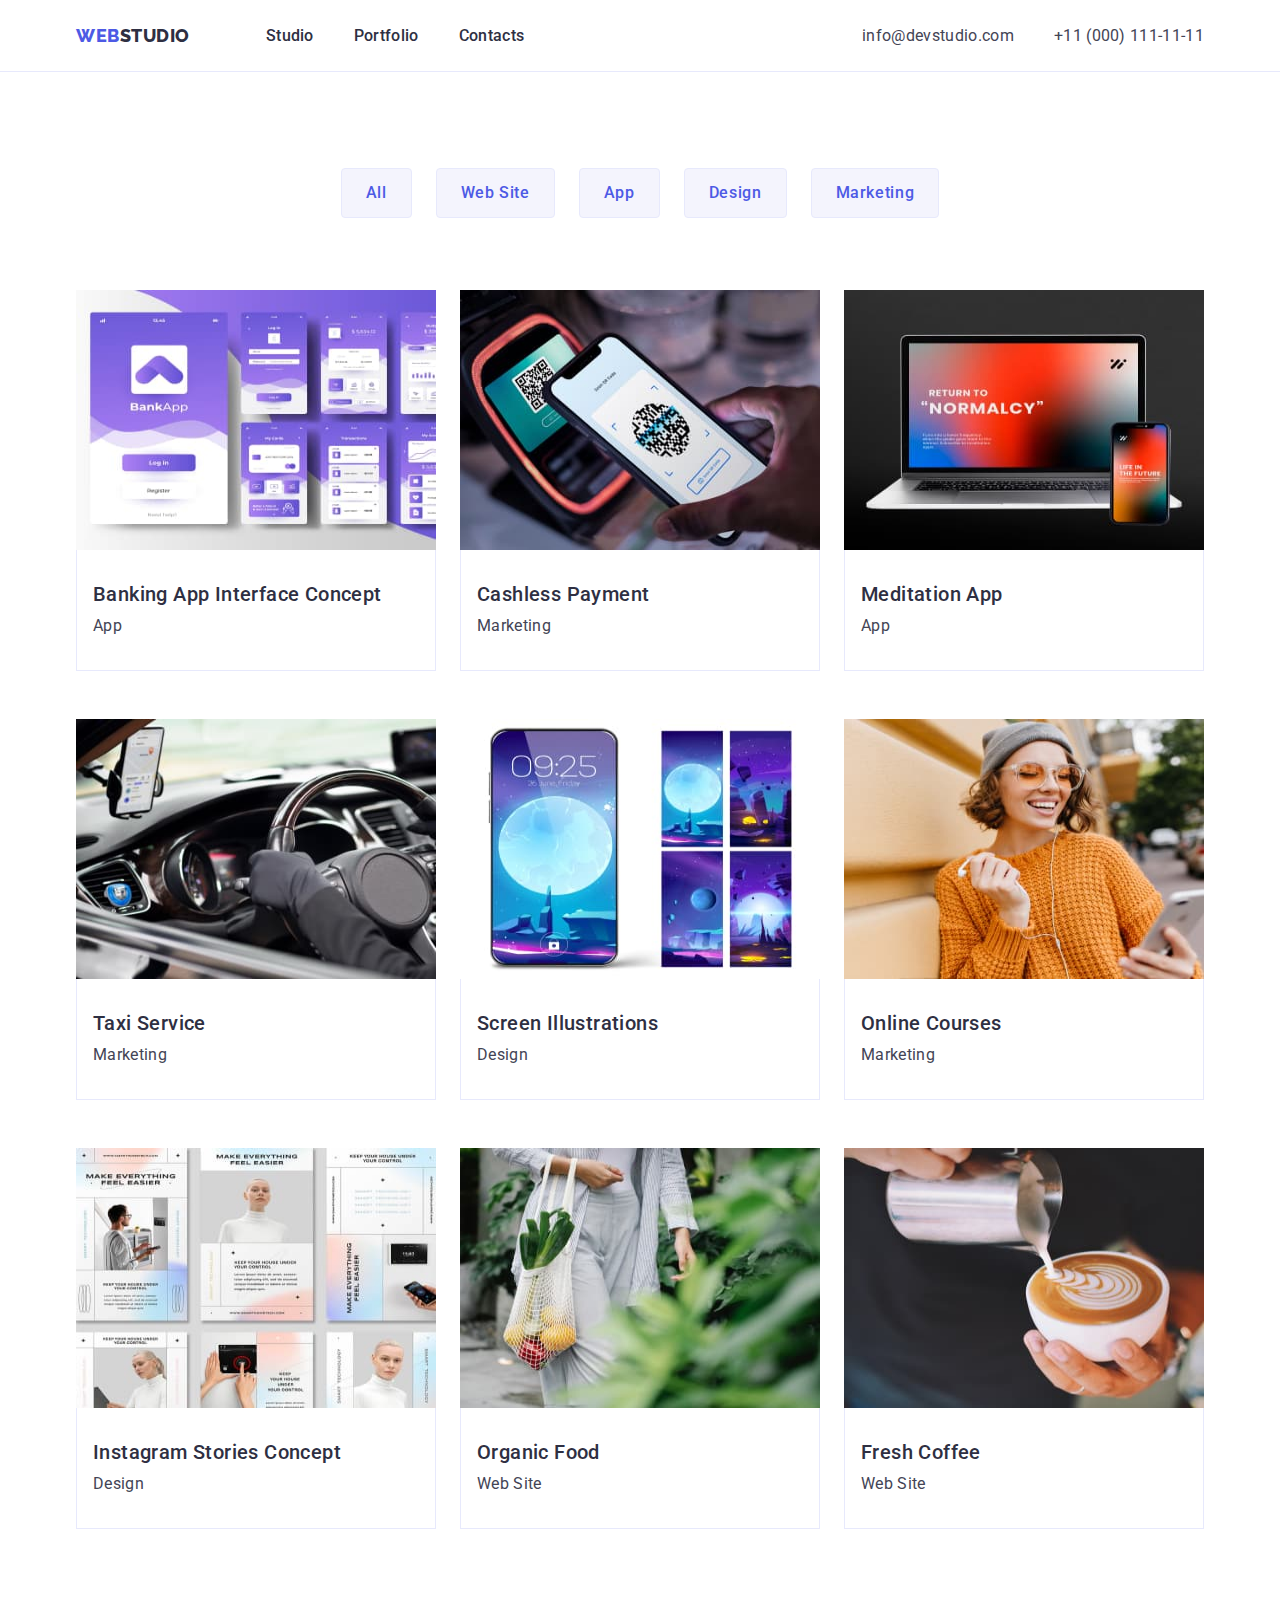
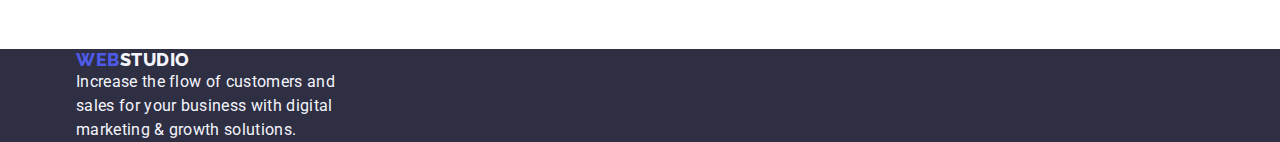
==== commit b7736f87: "few" ====
--- a/portfolio.html
+++ b/portfolio.html
@@ -18,7 +18,7 @@
         <nav class="nav">
             
             <a href="./" class="logo link">Web<span class="span">Studio</span></a>
-                <ul class="list-menu">
+                <ul class="list list-menu">
                      <li><a class="first link" href="./index.html">Studio</a> </li>
                      <li><a class="first link" href="./portfolio.html">Portfolio</a> </li>
                      <li><a class="first link" href="">Contacts</a> </li>
--- a/css/styles.css
+++ b/css/styles.css
@@ -16,31 +16,54 @@
 --border-color: var(--CORNFLOWER, #E7E9FC)
 }
 
-* {
+* ,
+*::before,
+*::after {
     margin: 0;
     padding: 0;
-}
-
+    box-sizing: border-box;
+}
+
+ul {
+    display: flex;
+}
+.list {
+    list-style: none;
+}
+
+.link{
+    text-decoration:none;
+   
+    }
 .container {
+    max-width: 1158px;
+    margin: 0 auto;
+    padding: 0 15px 0 15px;   
+}
+
+.conheader {
+    display: flex;
+    justify-content: space-between;
+    align-items: center;
     width: 1158px;
-    margin: 0 auto;
-    padding: 0 15px 0 15px;
-   
-}
-.conheader {
-    display: flex;
 }
 
 .header {
-    width: 1440px;
+    /* width: 1440px; */
     height: 72px;
-    flex-shrink: 0;
+    /* flex-shrink: 0; */
     border-bottom: 1px solid var(--CORNFLOWER, #E7E9FC);
-background: var(--WHITE, #FFF);
+    /* background: var(--WHITE, #FFF); */
+    display: flex;
+    /* justify-content: center;
+    align-items: center;
+    margin: auto; */
+
 }
 .nav {
     display: flex;
     align-items: center;
+    
 }
 
 
@@ -48,6 +71,7 @@
     font-family: 'Roboto',sans-serif;
     color: #434455;
     background-color: var(--background-body-color);
+    
 
 }
 
@@ -56,47 +80,31 @@
     color: var(--IRIS, #4D5AE5);
 font-family: "Raleway",sans-serif;
 font-size: 18px;
-font-style: normal;
 font-weight: 800;
 line-height: 1.17; /* 116.667% */
 letter-spacing: 0.03em;
+text-decoration: none;
 text-transform: uppercase;
 margin-right: 76px;
 
-
-
 }
 
 .list-menu {
-display: flex;
+display: inline-flex;
 gap: 40px;
 padding: 24px 0;
 list-style: none;
+align-items: flex-start;
 }
 
 .list-address {
 display: flex;
 gap: 40px;
-list-style: none;
-}
-
-.link{
-    text-decoration:none;
-    margin-bottom: 16px;
-    display: inline-block;
-    }
-
-    
-
+justify-content: space-between;
+}
 
 .span{
     color: var(--NAVY-BLUE, #2E2F42);
-font-family: "Raleway",sans-serif;
-font-size: 18px;
-font-style: normal;
-font-weight: 800;
-line-height: 1.17; /* 116.667% */
-text-transform: uppercase;
 }
 
 .list{
@@ -159,29 +167,32 @@
 .section-first {
     background: var(--NAVY-BLUE, #2E2F42);
     padding: 188px 0;
-
+    /* background-size: cover;
+    background-repeat: no-repeat;
+    background-position: center;
+    max-width: 1440px;
+    margin: auto; */
 }
 
 .heading-one {
     color: var(--WHITE, #FFF);
     text-align: center;
-    
-    /* Header 1 */
     font-family: 'Roboto';
     font-size: 56px;
     font-style: normal;
     font-weight: 700;
     line-height: 1.07; /* 107.143% */
     letter-spacing: 0.02em;
+    max-width: 496px;
+    margin: 0 auto;
     text-align: center;
-    max-width: 496px;
 }
 
 .button {
     color: var(--WHITE, #FFF);
 
 /* Button Text */
-font-family: "Roboto",sans-serif;
+font-family: inherit;
 font-size: 16px;
 font-style: normal;
 font-weight: 500;
@@ -192,31 +203,29 @@
 height: 56px;
 border: none;
 border-radius: 4px;
-
-}
-.button {
-    cursor: pointer;
-}
-.button { 
-    background-color: var(--IRIS, #4D5AE5);
-}
-
-.button:hover {
-    background-color: #404BBF;
-}
+cursor: pointer;
+margin: 0 auto;
+margin-top: 48px;
+background-color: var(--IRIS, #4D5AE5);
+}
+.button:hover,
 .button:focus {
     background-color: #404BBF;
 }
 
 
+
 .section-two {
     padding: 120px 0;
-
+    /* margin: 0 auto;
+    display: flex;
+    justify-content: center;
+    align-items: center; */
 }
 .list-section-two {
     display: flex;
     gap: 24px; 
-    list-style: none;
+
 }
 
 .list-item-two {
@@ -237,19 +246,12 @@
 line-height: 1.2; /* 120% */
 letter-spacing: 0.02em;
 margin-bottom: 8px;
-text-align: center;
 }
 
 .p-one{
     color: var(--SLATE, #434455);
-
-/* Body */
-font-family: 'Roboto';
-font-size: 16px;
-font-style: normal;
-font-weight: 400;
-line-height: 1.5; /* 150% */
-letter-spacing: 0.32px;
+    font-size: 16px;
+    line-height: 1.5; /* 150% */
 }
 
 .paragraph {
@@ -271,23 +273,15 @@
 
 .heading-two {
     color: var(--NAVY-BLUE, #2E2F42);
-
-/* Header 2 */
-font-family: 'Roboto';
+font-family: inherit;
 font-size: 36px;
-font-style: normal;
 font-weight: 700;
 line-height: 1.11; /* 111.111% */
 letter-spacing: 0.02em;
 margin-bottom: 72px;
-
-}
-.heading-two {
-    text-align: center;
-}
-.heading-two {
-    text-transform: capitalize;}
-
+text-align: center;
+text-transform: capitalize;
+}
     .list-section-four {
         display: flex;
         gap: 24px;
@@ -296,12 +290,12 @@
 .list-section-three {
     display: flex;
     gap: 24px;
-    list-style: none;
+    justify-content: center;
 }
 
 .list-item-three {
     width: calc((100% - 48px) / 3);
-    list-style: none;
+    
 }
 
 
@@ -313,23 +307,17 @@
 }
 
 .name {
+    text-align: center;
     padding: 32px 0px;
+    
 }
 
 .p-two {
-    color: var(--SLATE, #434455);
     text-align: center;
-    
-    /* Body */
-    font-family: 'Roboto';
-    font-size: 16px;
-    font-style: normal;
-    font-weight: 400;
-    line-height: 1.5; /* 150% */
-    letter-spacing: 0.02em;
-    text-align: center;
-}
-
+}
+
+/* /* .footer-position {
+    /* margin-right: 120px; */
 
 .logo-footer {
     color: var(--IRIS, #4D5AE5);
@@ -341,26 +329,25 @@
 letter-spacing: 0.03em;
 text-transform: uppercase;
 display: inline-block;
+margin-bottom: 16px;
+height: 24px;
+align-items: center;
+flex-shrink: 0;
 }
 .footer {
     background: var(--NAVY-BLUE, #2E2F42);
-    padding: 100px 0;
+    /* padding: 100px 0;
+    margin: auto; */
 }
 .span-footer {
     color: #f4f4fd;
 }
 .p-footer {
     color: var(--CLOUD, #F4F4FD);
-    max-width: 264px;
-
-/* Body */
-font-family: 'Roboto';
-font-size: 16px;
-font-style: normal;
-font-weight: 400;
+/* margin-top: 17.5px; */
+max-width: 264px;
 line-height: 1.5; /* 150% */
 letter-spacing: 0.02em;
-display: inline-block;
 }
 
 .button-section {
@@ -484,4 +471,4 @@
 .list-work {
     width: calc((100% - 48px) / 3);
     list-style: none;
-}+}
